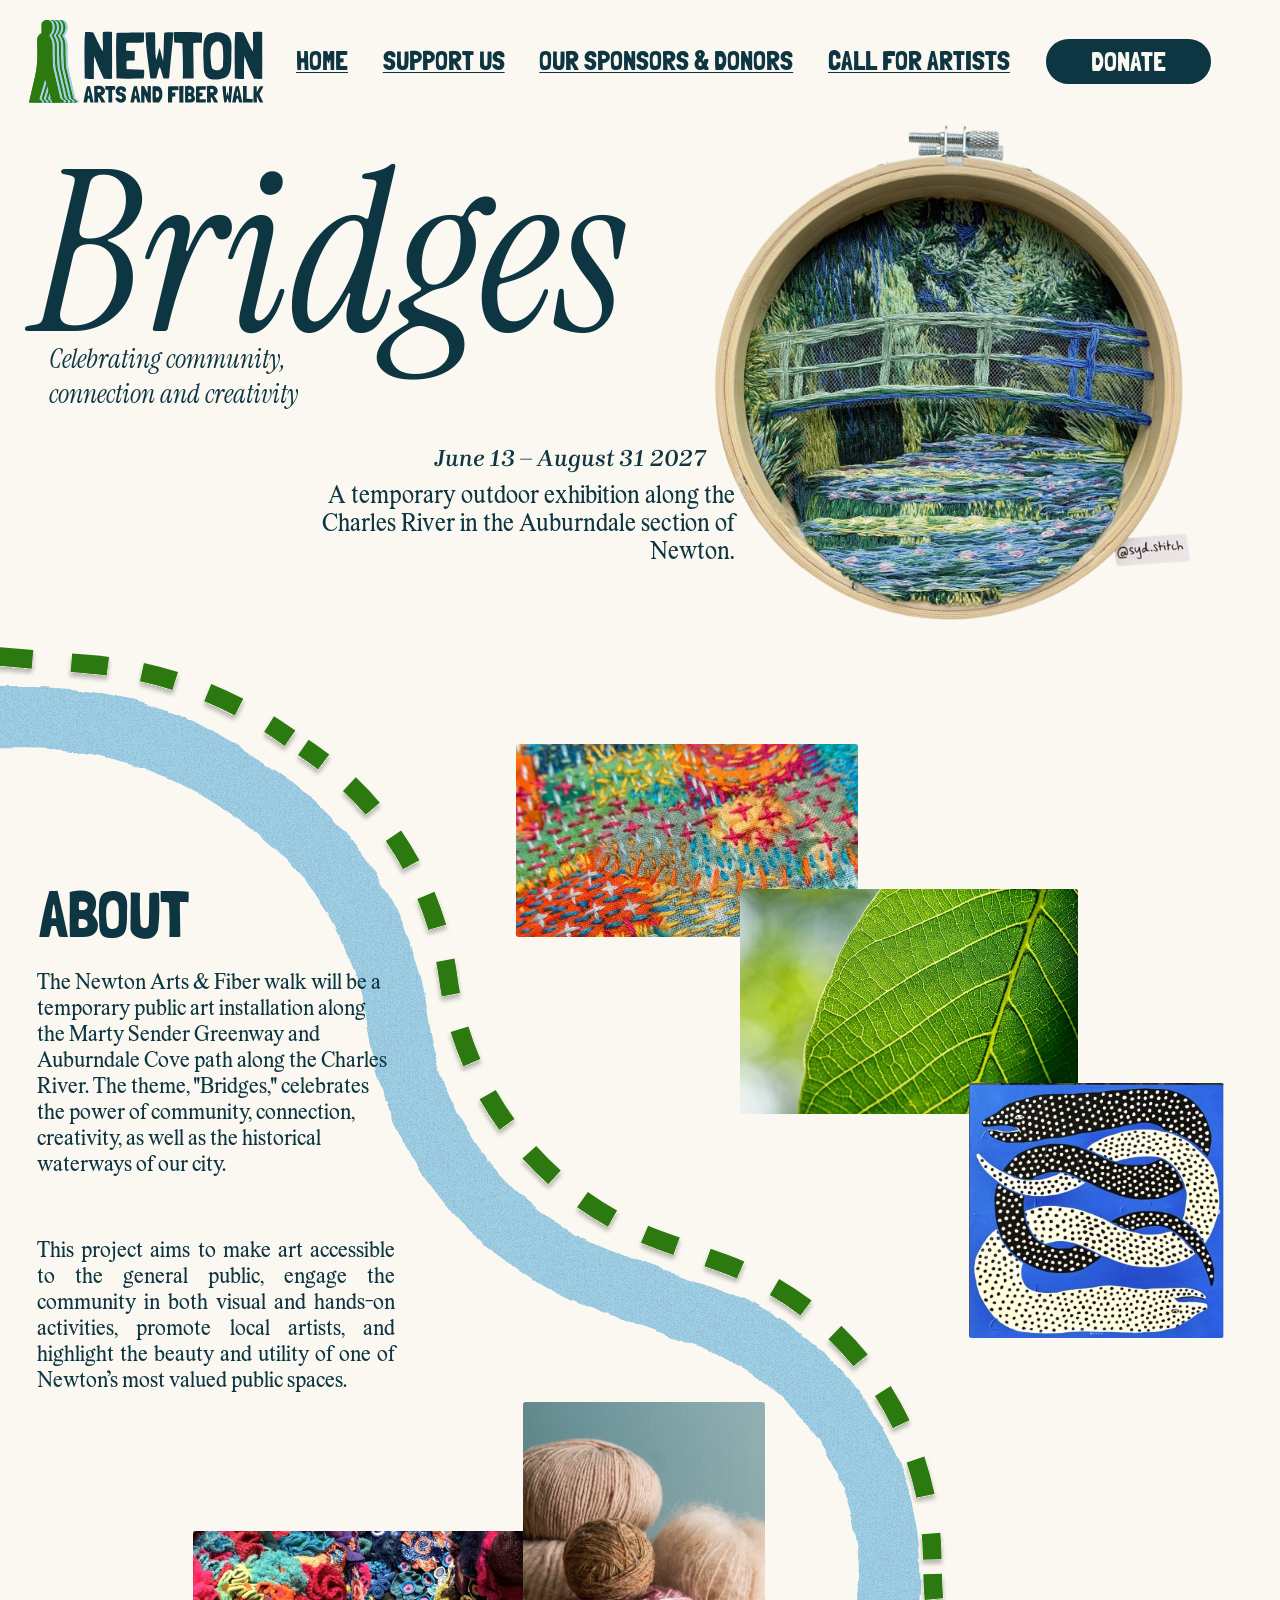
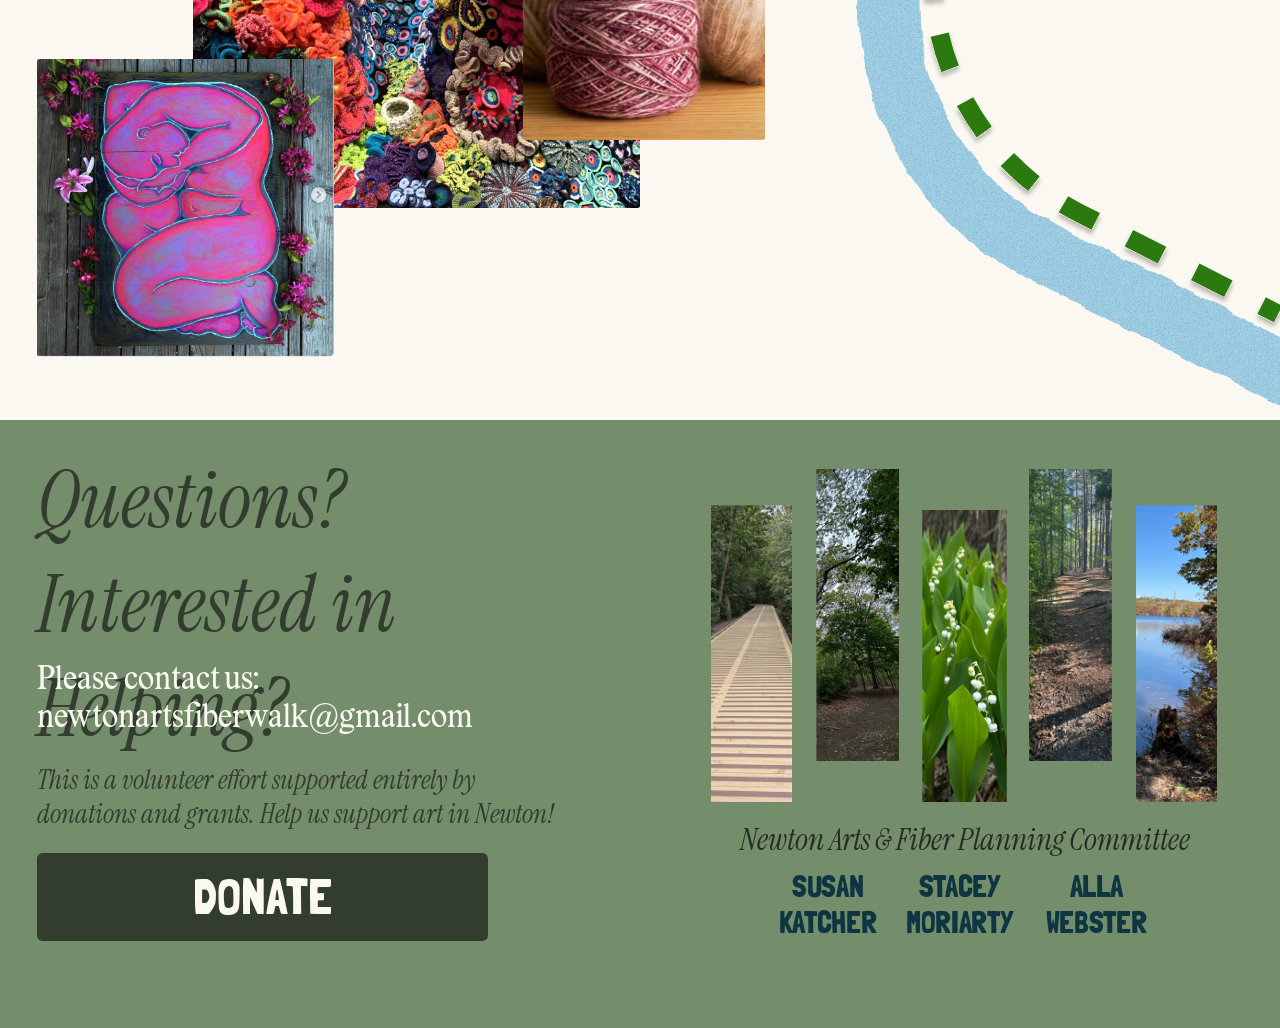
==== index.html @ ef3bf404 "Add Newton Arts & Fiber Walk 'Bridges' site Co-Authored-By: Claude Sonnet 5.5 <noreply@anthropic.com" ====
<!DOCTYPE html>
<html lang="en">
<head>
  <meta charset="utf-8">
  <meta name="viewport" content="width=device-width, initial-scale=1">
  <title>Bridges | Newton Arts &amp; Fiber Walk</title>
  <meta name="description" content="Bridges: a temporary outdoor art exhibition along the Charles River in the Auburndale section of Newton, June 13 – August 31, 2027.">
  <meta property="og:title" content="Bridges | Newton Arts &amp; Fiber Walk">
  <meta property="og:description" content="A temporary outdoor exhibition along the Charles River in the Auburndale section of Newton. June 13 – August 31, 2027.">
  <meta property="og:type" content="website">
  <meta name="theme-color" content="#fbf8f1">

  <link rel="preconnect" href="https://fonts.googleapis.com">
  <link rel="preconnect" href="https://fonts.gstatic.com" crossorigin>
  <link href="https://fonts.googleapis.com/css2?family=Brygada+1918:ital,wght@1,600&family=Instrument+Serif:ital@1&family=Londrina+Solid&display=swap" rel="stylesheet">
  <link rel="stylesheet" href="css/style.css">
</head>
<body>
  <a class="skip-link" href="#main">Skip to content</a>

  <div class="page">
    <div class="canvas">

      <header class="site-header">
        <a class="logo abs" href="index.html" aria-label="Newton Arts and Fiber Walk, home">
          <img src="assets/img/logo.svg" width="356" height="138" alt="Newton Arts and Fiber Walk">
        </a>

        <nav class="site-nav abs" id="site-nav" aria-label="Primary">
          <a href="#" aria-current="page" data-home>HOME</a>
          <a href="support-us.html">SUPPORT US</a>
          <a href="sponsors-donors.html">OUR SPONSORS &amp; DONORS</a>
          <a href="call-for-artists.html">CALL FOR ARTISTS</a>
        </nav>

        <a class="btn-pill abs" href="https://www.paypal.com/ncp/payment/EUKH9AJTEJMZL" target="_blank" rel="noopener">DONATE</a>

        <button class="nav-toggle" type="button" aria-expanded="false" aria-controls="site-nav" aria-label="Menu">
          <svg class="icon-open" viewBox="0 0 20 20" fill="none" stroke="currentColor" stroke-width="2" stroke-linecap="round" aria-hidden="true"><path d="M2 5h16M2 10h16M2 15h16"/></svg>
          <svg class="icon-close" viewBox="0 0 20 20" fill="none" stroke="currentColor" stroke-width="2" stroke-linecap="round" aria-hidden="true"><path d="M4 4l12 12M16 4L4 16"/></svg>
        </button>
      </header>

      <main id="main" style="display: contents">
        <section class="hero" aria-labelledby="hero-title">
          <img class="hero-img abs" src="assets/img/hero-hoop.png" width="1400" height="1532" alt="Claude Monet's Japanese footbridge, stitched in embroidery inside a wooden hoop" fetchpriority="high">
          <h1 class="title abs" id="hero-title">Bridges</h1>
          <p class="tagline abs">Celebrating community, connection and creativity</p>
          <p class="date abs">June 13 &ndash; August 31 2027</p>
          <p class="intro abs">A temporary outdoor exhibition along the Charles River in the Auburndale section of Newton.</p>
        </section>

        <section class="story" aria-label="About the exhibition">
          <div class="river-art abs" aria-hidden="true">
            <img class="river" src="assets/img/river.svg" width="2164" height="1998" alt="">
            <img class="path" src="assets/img/path.svg" width="2037" height="1935" alt="">
          </div>
          <div class="river-art river-art--mirror abs" aria-hidden="true">
            <img class="river" src="assets/img/river.svg" width="2164" height="1998" alt="" loading="lazy">
            <img class="path" src="assets/img/path.svg" width="2037" height="1935" alt="" loading="lazy">
          </div>

          <h2 class="about abs">ABOUT</h2>
          <p class="copy copy--1 abs">The Newton Arts &amp; Fiber walk will be a temporary public art installation along the Marty Sender Greenway and Auburndale Cove path along the Charles River. The theme, "Bridges," celebrates the power of community, connection, creativity, as well as the historical waterways of our city.</p>
          <p class="copy copy--2 abs">This project aims to make art accessible to the general public, engage the community in both visual and hands-on activities, promote local artists, and highlight the beauty and utility of one of Newton’s most valued public spaces.</p>

          <img class="art art--crochet abs" src="assets/img/crochet.jpg" width="1400" height="867" alt="Crocheted and embroidered flowers in coral, purple and teal" loading="lazy">
          <img class="art art--stitch abs" src="assets/img/stitch.jpg" width="1200" height="675" alt="Close-up of colorful embroidery stitches" loading="lazy">
          <img class="art art--yarn abs" src="assets/img/yarn.jpg" width="600" height="840" alt="Skeins of cream, tan and pink yarn" loading="lazy">
          <img class="art art--pink abs" src="assets/img/pink-figure.jpg" width="900" height="904" alt="Painting of a curled pink figure framed by flowers on a weathered wood table" loading="lazy">
          <img class="art art--leaves abs" src="assets/img/leaves.jpg" width="1100" height="733" alt="Close-up of a backlit green leaf showing its veins" loading="lazy">
          <img class="art art--snakes abs" src="assets/img/snakes.jpg" width="700" height="700" alt="Painting of a black and a white spotted eel intertwined on a blue background" loading="lazy">
        </section>
      </main>
    </div>

    <footer class="contact" aria-labelledby="contact-title">
      <h2 class="contact-title abs" id="contact-title">Questions? Interested in Helping?</h2>
      <p class="contact-info abs">Please contact us:<br><a href="mailto:newtonartsfiberwalk@gmail.com">newtonartsfiberwalk@gmail.com</a></p>
      <p class="volunteer abs">This is a volunteer effort supported entirely by donations and grants. Help us support art in Newton!</p>
      <a class="btn-donate abs" href="https://www.paypal.com/ncp/payment/EUKH9AJTEJMZL" target="_blank" rel="noopener">DONATE</a>

      <div class="slats abs" role="img" aria-label="Five photos of the Auburndale trails: a new boardwalk, a wooded path, lily of the valley, a pine grove and a view across the water">
        <span class="slat"></span><span class="slat"></span><span class="slat"></span><span class="slat"></span><span class="slat"></span>
      </div>
      <p class="committee abs">Newton Arts &amp; Fiber Planning Committee</p>
      <ul class="names abs">
        <li>SUSAN KATCHER</li>
        <li>STACEY MORIARTY</li>
        <li>ALLA WEBSTER</li>
      </ul>

    </footer>
  </div>

  <script src="js/main.js"></script>
</body>
</html>
---- css/style.css ----
/* Newton Arts & Fiber Walk
   Desktop is built from the 1920px Figma frame. Every position and size is
   written in design pixels multiplied by --u (= 1/1920 of the page width), so
   the layout scales fluidly. Below 860px it switches to a stacked mobile layout. */

@font-face {
  font-family: "Lastik";
  src: url("../assets/fonts/Lastik.otf") format("opentype");
  font-weight: 400;
  font-style: normal;
  font-display: swap;
}

:root {
  --cream: #fbf8f1;
  --navy: #0d3642;
  --green: #748d6b;
  --green-dark: #323d2f;
  --green-ink: #252c22;
  --leaf: #2c7a0f;

  --font-display: "Londrina Solid", "Arial Narrow", sans-serif;
  --font-serif: "Instrument Serif", Georgia, serif;
  --font-italic: "Brygada 1918", Georgia, serif;
  --font-body: "Lastik", Georgia, serif;
}

*,
*::before,
*::after {
  box-sizing: border-box;
}

html {
  -webkit-text-size-adjust: 100%;
}

body {
  margin: 0;
  background: var(--cream);
  color: var(--navy);
  font-family: var(--font-body);
  -webkit-font-smoothing: antialiased;
}

img {
  display: block;
  max-width: none;
}

p,
h1,
h2,
ul {
  margin: 0;
  padding: 0;
}

ul {
  list-style: none;
}

a {
  color: inherit;
}

:focus-visible {
  outline: 3px solid var(--leaf);
  outline-offset: 3px;
}

.skip-link {
  position: absolute;
  left: 8px;
  top: -80px;
  z-index: 100;
  padding: 8px 16px;
  background: var(--navy);
  color: var(--cream);
  font-family: var(--font-display);
  font-size: 22px;
  border-radius: 999px;
}
.skip-link:focus {
  top: 8px;
}

/* ---------- Scaling frame ---------- */

.page {
  container-type: inline-size;
  overflow-x: clip;
}

.canvas,
.contact {
  --u: calc(100cqw / 1920);
  position: relative;
}

.canvas {
  height: calc(3029.78 * var(--u));
  overflow: hidden;
}

.abs {
  position: absolute;
}

/* Sections only group things semantically on desktop */
.site-header,
.hero,
.story {
  display: contents;
}

/* ---------- Header ---------- */

.logo {
  left: calc(43.29 * var(--u));
  top: calc(24.11 * var(--u));
  width: calc(355.43 * var(--u));
  z-index: 5;
}
.logo img {
  width: 100%;
  height: auto;
}

.site-nav {
  left: calc(378.74 * var(--u));
  top: calc(59.84 * var(--u));
  z-index: 5;
  display: flex;
  align-items: center;
  gap: calc(52 * var(--u));
  padding: calc(8.16 * var(--u)) calc(65.25 * var(--u));
  border-radius: 999px;
  font-family: var(--font-display);
  font-size: calc(40 * var(--u));
  line-height: normal;
  white-space: nowrap;
}

.site-nav a {
  color: var(--navy);
  text-decoration: underline;
  text-underline-position: from-font;
  text-decoration-thickness: from-font;
  transition: color 0.2s ease, text-underline-offset 0.2s ease;
}
.site-nav a:hover {
  color: var(--leaf);
  text-underline-offset: 0.14em;
}
.site-nav a[aria-current="page"] {
  cursor: default;
}

.btn-pill {
  left: calc(1569.72 * var(--u));
  top: calc(58 * var(--u));
  z-index: 5;
  display: inline-flex;
  align-items: center;
  padding: calc(8 * var(--u)) calc(64 * var(--u));
  border: 2px solid var(--navy);
  border-radius: 999px;
  background: var(--navy);
  color: var(--cream);
  font-family: var(--font-display);
  font-size: calc(40 * var(--u));
  line-height: normal;
  text-decoration: none;
  white-space: nowrap;
  transition: background-color 0.2s ease, color 0.2s ease, transform 0.15s ease;
}
.btn-pill:hover {
  background: var(--cream);
  color: var(--navy);
}
.btn-pill:active {
  transform: translateY(1px);
}

.nav-toggle {
  display: none;
}

/* ---------- Hero ---------- */

.hero-img {
  left: calc(1045.91 * var(--u));
  top: calc(161.89 * var(--u));
  width: calc(764.61 * var(--u));
  height: calc(836.67 * var(--u));
  object-fit: cover;
}

.title {
  left: calc(49.79 * var(--u));
  top: calc(161.89 * var(--u));
  font-family: var(--font-serif);
  font-style: italic;
  font-weight: 400;
  font-size: calc(337.36 * var(--u));
  line-height: normal;
  white-space: nowrap;
}

.tagline {
  left: calc(72.76 * var(--u));
  top: calc(510.83 * var(--u));
  width: calc(475.64 * var(--u));
  font-family: var(--font-serif);
  font-style: italic;
  font-size: calc(40.3 * var(--u));
  line-height: normal;
}

.date {
  left: calc(544.59 * var(--u));
  top: calc(666.47 * var(--u));
  width: calc(514.39 * var(--u));
  text-align: right;
  font-family: var(--font-italic);
  font-style: italic;
  font-weight: 600;
  font-size: calc(35.76 * var(--u));
  line-height: normal;
}

.intro {
  left: calc(378.74 * var(--u));
  top: calc(724.08 * var(--u));
  width: calc(723.76 * var(--u));
  text-align: right;
  font-size: calc(35.76 * var(--u));
  line-height: normal;
}

/* ---------- Story ---------- */

.river-art {
  left: calc(-181.44 * var(--u));
  top: calc(961.66 * var(--u));
  width: calc(2164.1 * var(--u));
  height: calc(2060 * var(--u));
  pointer-events: none;
}
.river-art img {
  position: absolute;
  height: auto;
}
.river-art .river {
  left: 0;
  top: calc(62.41 * var(--u));
  width: calc(2164.02 * var(--u));
}
.river-art .path {
  left: calc(75.74 * var(--u));
  top: 0;
  width: calc(2036.8 * var(--u));
}

/* Second, mirrored copy only used on mobile (see media query) */
.river-art--mirror {
  display: none;
}

.about {
  left: 0;
  top: calc(1311.34 * var(--u));
  width: calc(280.95 * var(--u));
  text-align: right;
  font-family: var(--font-display);
  font-weight: 400;
  font-size: calc(99.32 * var(--u));
  letter-spacing: calc(-1.99 * var(--u));
  line-height: normal;
  white-space: nowrap;
}

.copy {
  width: calc(536.22 * var(--u));
  font-size: calc(32 * var(--u));
  line-height: normal;
}
.copy--1 {
  left: calc(55.95 * var(--u));
  top: calc(1455.83 * var(--u));
}
.copy--2 {
  left: calc(55.95 * var(--u));
  top: calc(1859 * var(--u));
  text-align: justify;
}

/* DOM order below is the stacking order (back to front) */
.art {
  border-radius: calc(4 * var(--u));
  object-fit: cover;
}
.art--crochet {
  left: calc(289.01 * var(--u));
  top: calc(2296.33 * var(--u));
  width: calc(670.99 * var(--u));
  height: calc(415.68 * var(--u));
}
.art--stitch {
  left: calc(773.26 * var(--u));
  top: calc(1116.44 * var(--u));
  width: calc(513.6 * var(--u));
  height: calc(288.9 * var(--u));
}
.art--yarn {
  left: calc(784.79 * var(--u));
  top: calc(2103.39 * var(--u));
  width: calc(362.26 * var(--u));
  height: calc(507.16 * var(--u));
}
.art--pink {
  left: calc(55.95 * var(--u));
  top: calc(2488.47 * var(--u));
  width: calc(445.12 * var(--u));
  height: calc(447.07 * var(--u));
}
.art--leaves {
  left: calc(1110.1 * var(--u));
  top: calc(1333.42 * var(--u));
  width: calc(506.31 * var(--u));
  height: calc(337.41 * var(--u));
}
.art--snakes {
  left: calc(1452.95 * var(--u));
  top: calc(1624.37 * var(--u));
  width: calc(382.49 * var(--u));
  height: calc(382.9 * var(--u));
}

/* ---------- Contact ---------- */

.contact {
  height: calc(912.79 * var(--u));
  background: var(--green);
}

.contact-title {
  left: calc(55.95 * var(--u));
  top: calc(42.29 * var(--u));
  width: calc(904.06 * var(--u));
  color: var(--green-dark);
  font-family: var(--font-serif);
  font-style: italic;
  font-weight: 400;
  font-size: calc(120 * var(--u));
  line-height: normal;
}

.contact-info {
  left: calc(55.95 * var(--u));
  top: calc(363.67 * var(--u));
  width: calc(994.69 * var(--u));
  color: var(--cream);
  font-size: calc(48 * var(--u));
  line-height: normal;
}
.contact-info a {
  text-decoration: none;
  background: linear-gradient(currentColor, currentColor) 0 100% / 0 0.05em no-repeat;
  transition: background-size 0.25s ease;
}
.contact-info a:hover,
.contact-info a:focus-visible {
  background-size: 100% 0.05em;
}

.volunteer {
  left: calc(55.95 * var(--u));
  top: calc(515.23 * var(--u));
  width: calc(776.26 * var(--u));
  color: var(--green-dark);
  font-family: var(--font-serif);
  font-style: italic;
  font-size: calc(40 * var(--u));
  line-height: normal;
}

.slats {
  left: calc(1066.45 * var(--u));
  top: calc(74.38 * var(--u));
  width: calc(759.84 * var(--u));
  height: calc(499.12 * var(--u));
}
/* Each slat is cropped from the single exported footer image */
.slat {
  position: absolute;
  background-image: url("../assets/img/trail-slats.png");
  background-repeat: no-repeat;
}
.slat:nth-child(1) { left: 0%; top: 10.667%; width: 16.091%; height: 89.333%; background-size: 612.35% 114.47%; background-position: 0.04% 96.77%; }
.slat:nth-child(2) { left: 20.824%; top: 0%; width: 16.363%; height: 87.739%; background-size: 609.75% 118.02%; background-position: 24.85% 9.94%; }
.slat:nth-child(3) { left: 41.632%; top: 12.234%; width: 16.796%; height: 87.739%; background-size: 597.1% 118.63%; background-position: 50% 88.95%; }
.slat:nth-child(4) { left: 62.87%; top: 0%; width: 16.307%; height: 87.739%; background-size: 612.34% 118.11%; background-position: 75.08% 12.11%; }
.slat:nth-child(5) { left: 83.914%; top: 10.611%; width: 16.086%; height: 89.389%; background-size: 613.61% 114.6%; background-position: 99.86% 96%; }

.committee {
  left: calc(1110.1 * var(--u));
  top: calc(600.05 * var(--u));
  color: var(--green-ink);
  font-family: var(--font-serif);
  font-style: italic;
  font-weight: 400;
  font-size: calc(46.01 * var(--u));
  line-height: normal;
  white-space: nowrap;
}

.names {
  left: calc(1162.75 * var(--u));
  top: calc(672.77 * var(--u));
  display: flex;
  gap: calc(32.87 * var(--u));
  font-family: var(--font-display);
  font-size: calc(45.65 * var(--u));
  letter-spacing: calc(-0.46 * var(--u));
  line-height: normal;
  text-align: center;
}
.names li:nth-child(1) {
  width: calc(157.22 * var(--u));
}
.names li:nth-child(n + 2) {
  width: calc(172.33 * var(--u));
}

.btn-donate {
  left: calc(55.95 * var(--u));
  top: calc(650.17 * var(--u));
  width: calc(675.94 * var(--u));
  height: calc(131.05 * var(--u));
  display: flex;
  align-items: center;
  justify-content: center;
  border-radius: calc(8.36 * var(--u));
  background: var(--green-dark);
  color: var(--cream);
  font-family: var(--font-display);
  font-size: calc(74.57 * var(--u));
  line-height: normal;
  text-decoration: none;
  transition: background-color 0.2s ease, color 0.2s ease, transform 0.15s ease;
}
.btn-donate:hover {
  background: var(--cream);
  color: var(--green-dark);
}
.btn-donate:active {
  transform: translateY(2px);
}

/* ---------- "Coming soon" pages ---------- */

.canvas--sub {
  height: auto;
  min-height: 100vh;
  padding-bottom: calc(220 * var(--u));
}
.soon {
  padding: calc(300 * var(--u)) calc(58.8 * var(--u)) 0;
  display: flex;
  flex-direction: column;
  align-items: flex-start;
  gap: calc(28 * var(--u));
}
.soon-eyebrow {
  font-family: var(--font-display);
  font-size: calc(56 * var(--u));
  line-height: normal;
  letter-spacing: -0.01em;
}
.soon h1 {
  font-family: var(--font-serif);
  font-style: italic;
  font-weight: 400;
  font-size: calc(300 * var(--u));
  line-height: 1;
}
.soon p {
  max-width: calc(1000 * var(--u));
  font-size: calc(48 * var(--u));
  line-height: 1.2;
  text-wrap: balance;
}
.soon h1 + p {
  margin-top: calc(20 * var(--u));
}
.soon .btn-pill {
  position: static;
  margin-top: calc(24 * var(--u));
}

/* ---------- Mobile / small tablet ---------- */

@media (max-width: 860px) {
  .abs {
    position: static;
  }

  .canvas {
    --u: 1px;
    height: auto;
    overflow: visible;
  }
  .contact {
    --u: 1px;
    height: auto;
  }

  /* Header */
  .site-header {
    position: relative;
    z-index: 10;
    display: flex;
    align-items: center;
    gap: 12px;
    padding: 14px 20px;
  }
  .logo {
    width: 150px;
    margin-right: auto;
  }
  .btn-pill {
    padding: 4px 22px;
    border-width: 2px;
    font-size: 24px;
  }
  .nav-toggle {
    display: inline-flex;
    align-items: center;
    justify-content: center;
    width: 44px;
    height: 44px;
    padding: 0;
    border: 2px solid var(--navy);
    border-radius: 50%;
    background: transparent;
    color: var(--navy);
    cursor: pointer;
    transition: background-color 0.2s ease, color 0.2s ease;
  }
  .nav-toggle:hover {
    background: var(--navy);
    color: var(--cream);
  }
  .nav-toggle svg {
    width: 20px;
    height: 20px;
  }
  .nav-toggle .icon-close {
    display: none;
  }
  .nav-toggle[aria-expanded="true"] .icon-open {
    display: none;
  }
  .nav-toggle[aria-expanded="true"] .icon-close {
    display: block;
  }

  .site-nav {
    position: absolute;
    left: 0;
    right: 0;
    top: 100%;
    display: none;
    flex-direction: column;
    align-items: flex-start;
    gap: 0;
    padding: 8px 20px 20px;
    border-radius: 0;
    background: var(--cream);
    border-bottom: 2px solid var(--navy);
    font-size: 34px;
  }
  .site-nav.is-open {
    display: flex;
  }
  .site-nav a {
    padding: 8px 0;
  }

  /* Hero */
  .hero {
    display: flex;
    flex-direction: column;
    padding: 12px 20px 0;
  }
  .title {
    order: 1;
    font-size: clamp(110px, 33vw, 240px);
    line-height: 0.95;
  }
  .tagline {
    order: 2;
    width: auto;
    margin: 4px 0 0 6px;
    font-size: clamp(22px, 5.6vw, 32px);
  }
  .hero-img {
    order: 3;
    width: min(100%, 520px);
    height: auto;
    aspect-ratio: 1711 / 1872;
    margin: 28px auto 0;
  }
  .intro {
    order: 4;
    width: auto;
    margin-top: 28px;
    text-align: left;
    font-size: clamp(22px, 5.6vw, 30px);
    line-height: 1.2;
  }
  .date {
    order: 5;
    width: auto;
    margin-top: 14px;
    text-align: left;
    font-size: clamp(20px, 5vw, 26px);
  }

  /* Story */
  .story {
    position: relative;
    display: flex;
    flex-direction: column;
    gap: 36px;
    margin-top: 40px;
    padding: 72px 20px 80px;
    overflow: hidden;
    container-type: inline-size;
  }
  .story > *:not(.river-art) {
    position: relative;
    inset: auto;
    z-index: 1;
  }
  .story > .river-art {
    --u: calc(170cqw / 1920);
    position: absolute;
    z-index: 0;
    left: -14cqw;
    top: 0;
    width: calc(2164.1 * var(--u));
    height: calc(2060 * var(--u));
    transform: scaleY(var(--river-scale, 2.2));
    transform-origin: 0 0;
  }
  .story > .river-art--mirror {
    display: block;
    left: 214cqw;
    transform: scale(-1, var(--river-scale, 2.2));
  }
  .river-art .river,
  .river-art .path {
    position: absolute;
  }
  .river-art .river {
    top: calc(62.41 * var(--u));
    width: calc(2164.02 * var(--u));
  }
  .river-art .path {
    left: calc(75.74 * var(--u));
    width: calc(2036.8 * var(--u));
  }

  .about {
    order: 1;
    width: auto;
    text-align: left;
    font-size: clamp(56px, 15vw, 96px);
    line-height: 1;
  }
  .copy {
    width: auto;
    max-width: 34ch;
    font-size: clamp(22px, 5.8vw, 30px);
    line-height: 1.2;
  }
  .copy--1 {
    order: 2;
  }
  .copy--2 {
    order: 6;
    align-self: flex-end;
    text-align: left;
  }
  .art {
    border-radius: 4px;
    height: auto;
  }
  .art--stitch {
    order: 3;
    align-self: center;
    width: 100%;
    max-width: 560px;
    aspect-ratio: 16 / 9;
  }
  .art--leaves {
    order: 4;
    align-self: flex-end;
    width: 88%;
    max-width: 500px;
    aspect-ratio: 1280 / 853;
  }
  .art--snakes {
    order: 5;
    align-self: flex-start;
    width: 56%;
    aspect-ratio: 1;
  }
  .art--yarn {
    order: 7;
    align-self: flex-start;
    width: 48%;
    aspect-ratio: 600 / 840;
  }
  .art--crochet {
    order: 8;
    align-self: flex-end;
    width: 100%;
    max-width: 560px;
    aspect-ratio: 1400 / 867;
  }
  .art--pink {
    order: 9;
    align-self: flex-start;
    width: 68%;
    max-width: 380px;
    aspect-ratio: 1;
  }

  /* Contact */
  .contact {
    display: flex;
    flex-direction: column;
    padding: 56px 20px 64px;
  }
  .contact-title {
    width: auto;
    font-size: clamp(64px, 18vw, 120px);
    line-height: 1.02;
  }
  .contact-info {
    width: auto;
    margin-top: 32px;
    font-size: clamp(22px, 5.8vw, 30px);
    line-height: 1.2;
  }
  .volunteer {
    width: auto;
    max-width: 24ch;
    margin-top: 24px;
    font-size: clamp(26px, 7vw, 38px);
    line-height: 1.15;
  }
  .slats {
    position: relative;
    inset: auto;
    width: 100%;
    max-width: 560px;
    height: auto;
    aspect-ratio: 759.84 / 499.12;
    margin: 44px auto 0;
  }
  .committee {
    margin-top: 20px;
    text-align: center;
    font-size: clamp(24px, 6.4vw, 34px);
    white-space: normal;
  }
  .names {
    justify-content: center;
    gap: 16px;
    margin-top: 10px;
    font-size: clamp(24px, 6.4vw, 34px);
    letter-spacing: -0.01em;
  }
  .names li:nth-child(n) {
    width: auto;
    flex: 1 1 0;
    max-width: 130px;
  }
  .btn-donate {
    width: 100%;
    height: auto;
    order: 10;
    margin-top: 32px;
    padding: 18px 0 10px;
    border-radius: 12px;
    font-size: clamp(72px, 22vw, 120px);
    line-height: 1;
  }

  /* Coming soon */
  .canvas--sub {
    padding-bottom: 80px;
  }
  .soon {
    padding: 56px 20px 0;
    gap: 16px;
  }
  .soon-eyebrow {
    font-size: 28px;
  }
  .soon h1 {
    font-size: clamp(84px, 26vw, 200px);
  }
  .soon p {
    max-width: 24ch;
    font-size: clamp(22px, 5.8vw, 30px);
  }
  .soon .btn-pill {
    margin-top: 12px;
  }
}

@media (prefers-reduced-motion: reduce) {
  * {
    transition: none !important;
  }
}
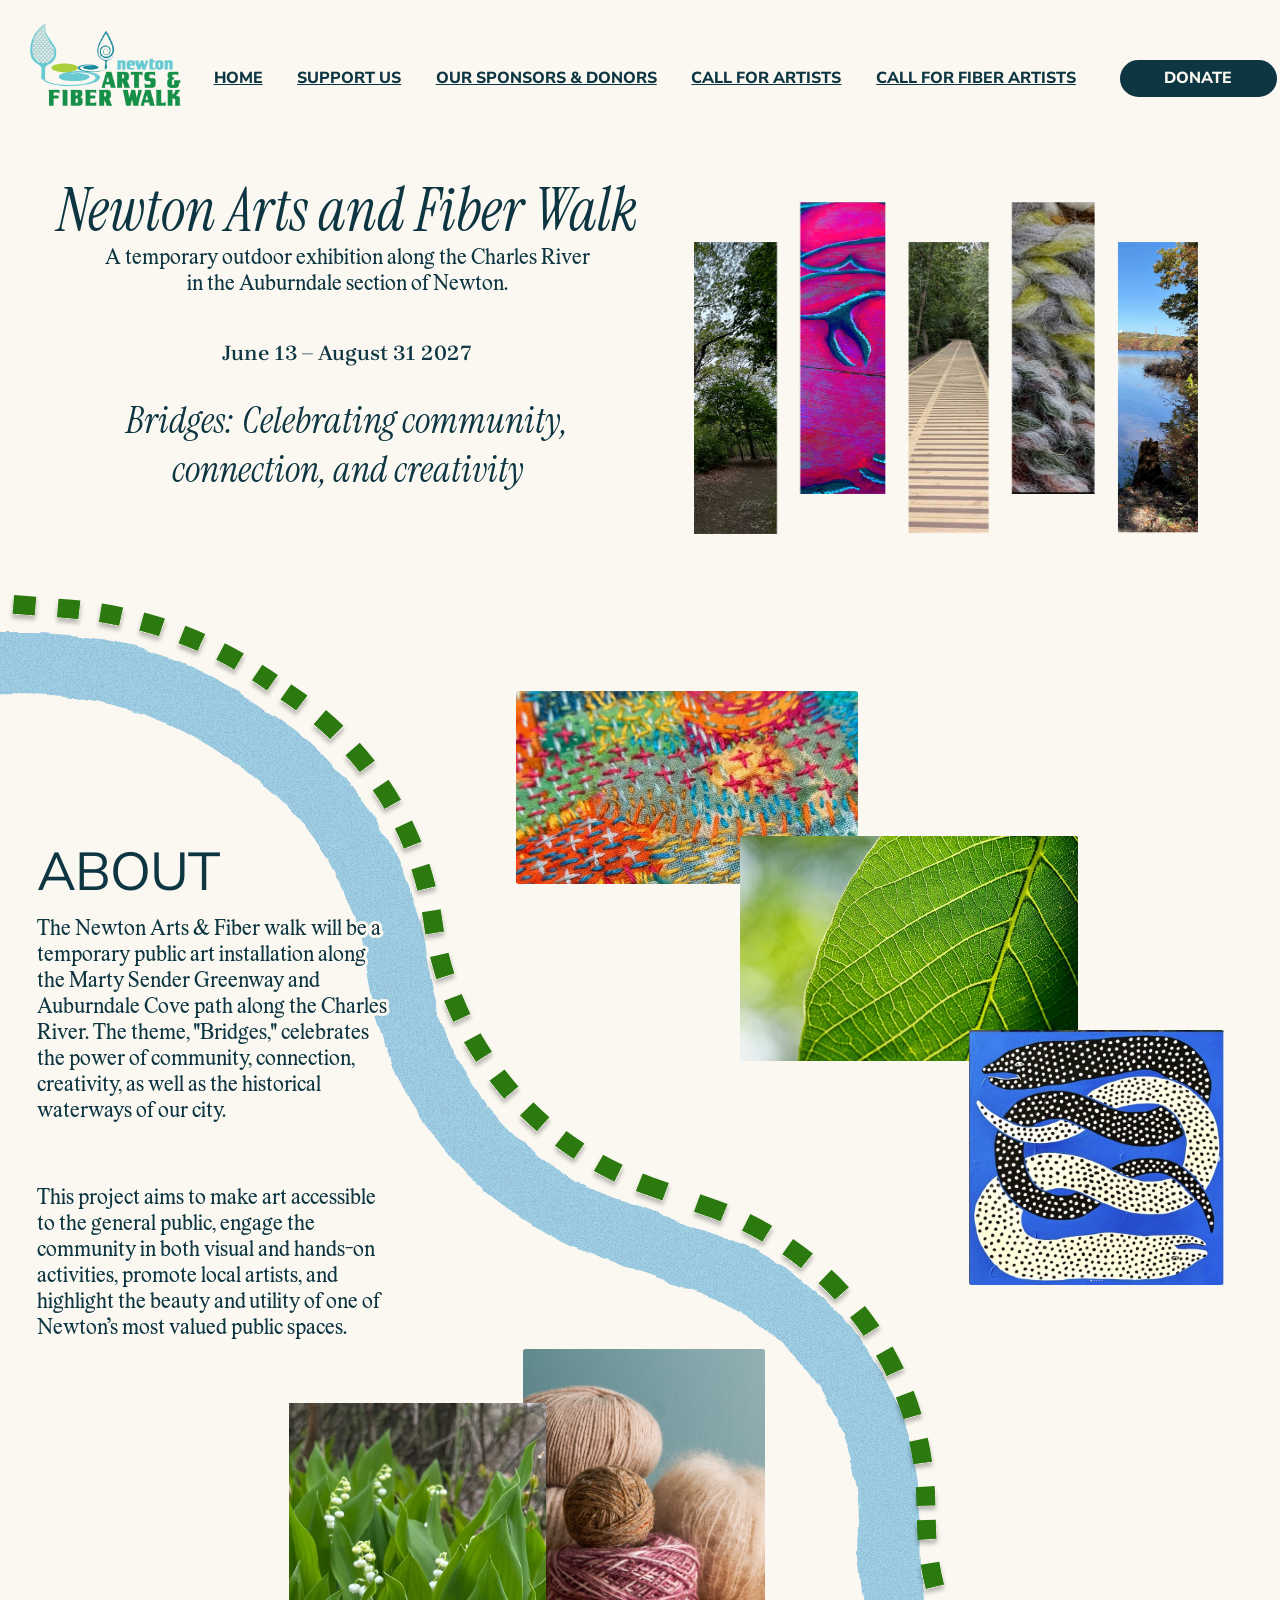
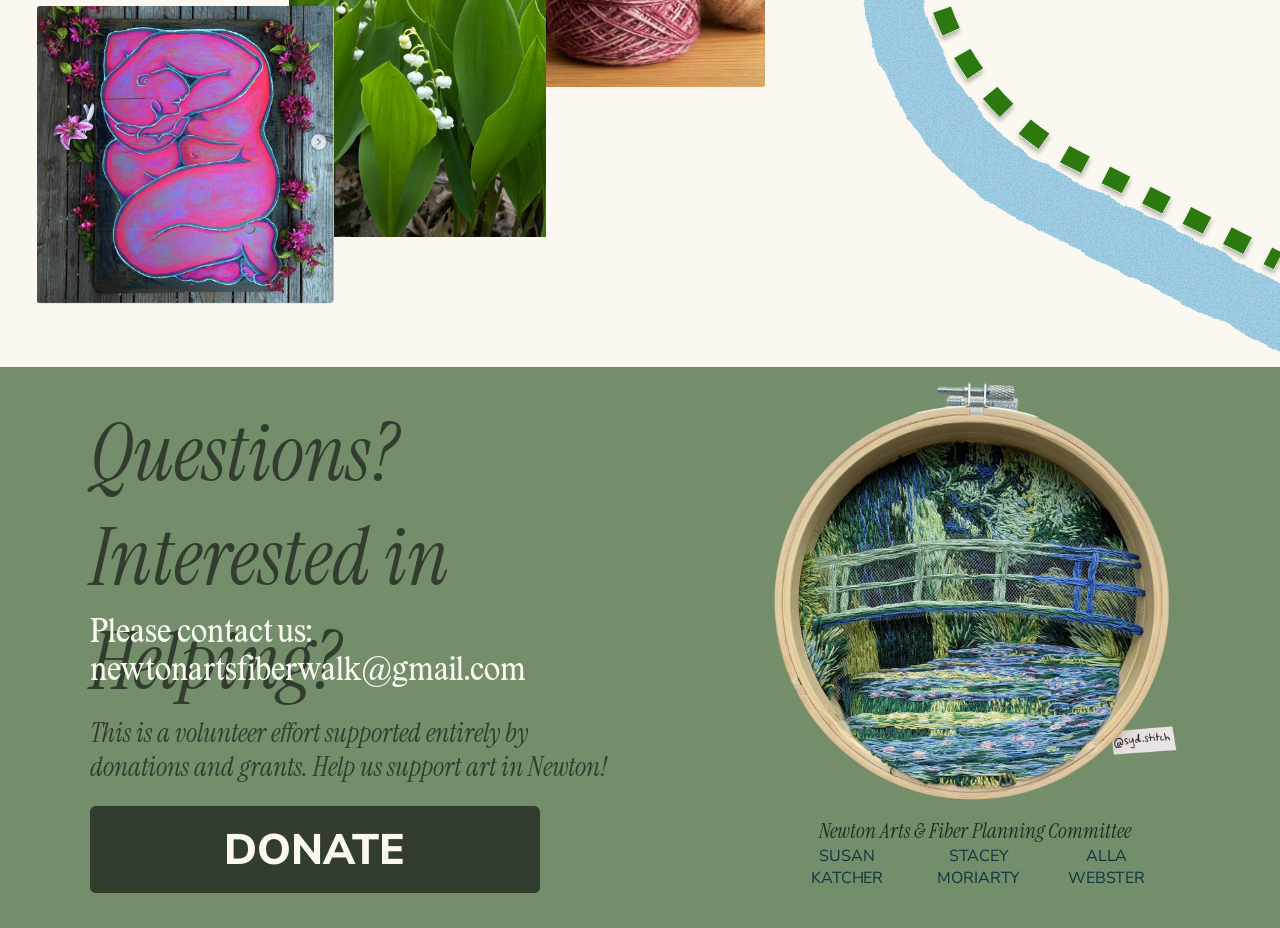
==== commit 18fc6544: "Redesign: new hero, Avenir, new logo and photos, updated mobile layout, coming-soon pages Co-Authore" ====
--- a/index.html
+++ b/index.html
@@ -12,7 +12,7 @@
 
   <link rel="preconnect" href="https://fonts.googleapis.com">
   <link rel="preconnect" href="https://fonts.gstatic.com" crossorigin>
-  <link href="https://fonts.googleapis.com/css2?family=Brygada+1918:ital,wght@1,600&family=Instrument+Serif:ital@1&family=Londrina+Solid&display=swap" rel="stylesheet">
+  <link href="https://fonts.googleapis.com/css2?family=Brygada+1918:wght@600&family=Instrument+Serif:ital@1&family=Nunito+Sans:wght@400;800&display=swap" rel="stylesheet">
   <link rel="stylesheet" href="css/style.css">
 </head>
 <body>
@@ -23,17 +23,19 @@
 
       <header class="site-header">
         <a class="logo abs" href="index.html" aria-label="Newton Arts and Fiber Walk, home">
-          <img src="assets/img/logo.svg" width="356" height="138" alt="Newton Arts and Fiber Walk">
+          <img src="assets/img/logo.png" width="960" height="545" alt="Newton Arts and Fiber Walk">
         </a>
 
-        <nav class="site-nav abs" id="site-nav" aria-label="Primary">
-          <a href="#" aria-current="page" data-home>HOME</a>
-          <a href="support-us.html">SUPPORT US</a>
-          <a href="sponsors-donors.html">OUR SPONSORS &amp; DONORS</a>
-          <a href="call-for-artists.html">CALL FOR ARTISTS</a>
-        </nav>
-
-        <a class="btn-pill abs" href="https://www.paypal.com/ncp/payment/EUKH9AJTEJMZL" target="_blank" rel="noopener">DONATE</a>
+        <div class="header-right abs">
+          <nav class="site-nav" id="site-nav" aria-label="Primary">
+            <a href="#" aria-current="page" data-home>HOME</a>
+            <a href="support-us.html">SUPPORT US</a>
+            <a href="sponsors-donors.html">OUR SPONSORS &amp; DONORS</a>
+            <a href="call-for-artists.html">CALL FOR ARTISTS</a>
+            <a href="call-for-fiber-artists.html">CALL FOR FIBER ARTISTS</a>
+          </nav>
+          <a class="btn-pill" href="https://www.paypal.com/ncp/payment/EUKH9AJTEJMZL" target="_blank" rel="noopener">DONATE</a>
+        </div>
 
         <button class="nav-toggle" type="button" aria-expanded="false" aria-controls="site-nav" aria-label="Menu">
           <svg class="icon-open" viewBox="0 0 20 20" fill="none" stroke="currentColor" stroke-width="2" stroke-linecap="round" aria-hidden="true"><path d="M2 5h16M2 10h16M2 15h16"/></svg>
@@ -43,11 +45,11 @@
 
       <main id="main" style="display: contents">
         <section class="hero" aria-labelledby="hero-title">
-          <img class="hero-img abs" src="assets/img/hero-hoop.png" width="1400" height="1532" alt="Claude Monet's Japanese footbridge, stitched in embroidery inside a wooden hoop" fetchpriority="high">
-          <h1 class="title abs" id="hero-title">Bridges</h1>
-          <p class="tagline abs">Celebrating community, connection and creativity</p>
+          <h1 class="title abs" id="hero-title">Newton Arts and Fiber Walk</h1>
+          <p class="intro abs">A temporary outdoor exhibition along the Charles River in the Auburndale section of Newton.</p>
           <p class="date abs">June 13 &ndash; August 31 2027</p>
-          <p class="intro abs">A temporary outdoor exhibition along the Charles River in the Auburndale section of Newton.</p>
+          <p class="tagline abs">Bridges: Celebrating community, connection, and creativity</p>
+          <img class="hero-slats abs" src="assets/img/hero-slats.png" width="1134" height="747" alt="Five photos of the Auburndale trails: a wooded path, a detail of a pink painting, a new boardwalk, chunky gray and green wool, and a view across the water" fetchpriority="high">
         </section>
 
         <section class="story" aria-label="About the exhibition">
@@ -55,18 +57,15 @@
             <img class="river" src="assets/img/river.svg" width="2164" height="1998" alt="">
             <img class="path" src="assets/img/path.svg" width="2037" height="1935" alt="">
           </div>
-          <div class="river-art river-art--mirror abs" aria-hidden="true">
-            <img class="river" src="assets/img/river.svg" width="2164" height="1998" alt="" loading="lazy">
-            <img class="path" src="assets/img/path.svg" width="2037" height="1935" alt="" loading="lazy">
-          </div>
+          <img class="river-mobile" src="assets/img/river-mobile.svg" width="741" height="2130" alt="" aria-hidden="true">
 
           <h2 class="about abs">ABOUT</h2>
           <p class="copy copy--1 abs">The Newton Arts &amp; Fiber walk will be a temporary public art installation along the Marty Sender Greenway and Auburndale Cove path along the Charles River. The theme, "Bridges," celebrates the power of community, connection, creativity, as well as the historical waterways of our city.</p>
           <p class="copy copy--2 abs">This project aims to make art accessible to the general public, engage the community in both visual and hands-on activities, promote local artists, and highlight the beauty and utility of one of Newton’s most valued public spaces.</p>
 
-          <img class="art art--crochet abs" src="assets/img/crochet.jpg" width="1400" height="867" alt="Crocheted and embroidered flowers in coral, purple and teal" loading="lazy">
           <img class="art art--stitch abs" src="assets/img/stitch.jpg" width="1200" height="675" alt="Close-up of colorful embroidery stitches" loading="lazy">
           <img class="art art--yarn abs" src="assets/img/yarn.jpg" width="600" height="840" alt="Skeins of cream, tan and pink yarn" loading="lazy">
+          <img class="art art--lily abs" src="assets/img/lily.jpg" width="900" height="1200" alt="Lily of the valley blooming among broad green leaves" loading="lazy">
           <img class="art art--pink abs" src="assets/img/pink-figure.jpg" width="900" height="904" alt="Painting of a curled pink figure framed by flowers on a weathered wood table" loading="lazy">
           <img class="art art--leaves abs" src="assets/img/leaves.jpg" width="1100" height="733" alt="Close-up of a backlit green leaf showing its veins" loading="lazy">
           <img class="art art--snakes abs" src="assets/img/snakes.jpg" width="700" height="700" alt="Painting of a black and a white spotted eel intertwined on a blue background" loading="lazy">
@@ -80,16 +79,15 @@
       <p class="volunteer abs">This is a volunteer effort supported entirely by donations and grants. Help us support art in Newton!</p>
       <a class="btn-donate abs" href="https://www.paypal.com/ncp/payment/EUKH9AJTEJMZL" target="_blank" rel="noopener">DONATE</a>
 
-      <div class="slats abs" role="img" aria-label="Five photos of the Auburndale trails: a new boardwalk, a wooded path, lily of the valley, a pine grove and a view across the water">
-        <span class="slat"></span><span class="slat"></span><span class="slat"></span><span class="slat"></span><span class="slat"></span>
+      <img class="hoop abs" src="assets/img/hero-hoop.png" width="1199" height="1312" alt="Claude Monet's Japanese footbridge, stitched in embroidery inside a wooden hoop" loading="lazy">
+      <div class="credits abs">
+        <p class="committee">Newton Arts &amp; Fiber Planning Committee</p>
+        <ul class="names">
+          <li>SUSAN KATCHER</li>
+          <li>STACEY MORIARTY</li>
+          <li>ALLA WEBSTER</li>
+        </ul>
       </div>
-      <p class="committee abs">Newton Arts &amp; Fiber Planning Committee</p>
-      <ul class="names abs">
-        <li>SUSAN KATCHER</li>
-        <li>STACEY MORIARTY</li>
-        <li>ALLA WEBSTER</li>
-      </ul>
-
     </footer>
   </div>
 
--- a/css/style.css
+++ b/css/style.css
@@ -9,6 +9,21 @@
   font-weight: 400;
   font-style: normal;
   font-display: swap;
+}
+
+/* Avenir is licensed, so it is used where the visitor's device already has it
+   (Apple devices). Everyone else gets Nunito Sans from Google Fonts. */
+@font-face {
+  font-family: "Avenir UI";
+  src: local("Avenir-Roman"), local("Avenir Roman"), local("Avenir");
+  font-weight: 400;
+  font-style: normal;
+}
+@font-face {
+  font-family: "Avenir UI";
+  src: local("Avenir-Heavy"), local("Avenir Heavy");
+  font-weight: 800;
+  font-style: normal;
 }
 
 :root {
@@ -19,9 +34,9 @@
   --green-ink: #252c22;
   --leaf: #2c7a0f;
 
-  --font-display: "Londrina Solid", "Arial Narrow", sans-serif;
+  --font-ui: "Avenir UI", "Nunito Sans", "Avenir Next", "Helvetica Neue", Arial, sans-serif;
   --font-serif: "Instrument Serif", Georgia, serif;
-  --font-italic: "Brygada 1918", Georgia, serif;
+  --font-date: "Brygada 1918", Georgia, serif;
   --font-body: "Lastik", Georgia, serif;
 }
 
@@ -77,8 +92,9 @@
   padding: 8px 16px;
   background: var(--navy);
   color: var(--cream);
-  font-family: var(--font-display);
-  font-size: 22px;
+  font-family: var(--font-ui);
+  font-weight: 800;
+  font-size: 18px;
   border-radius: 999px;
 }
 .skip-link:focus {
@@ -99,7 +115,7 @@
 }
 
 .canvas {
-  height: calc(3029.78 * var(--u));
+  height: calc(2949.78 * var(--u));
   overflow: hidden;
 }
 
@@ -117,9 +133,9 @@
 /* ---------- Header ---------- */
 
 .logo {
-  left: calc(43.29 * var(--u));
-  top: calc(24.11 * var(--u));
-  width: calc(355.43 * var(--u));
+  left: calc(39.36 * var(--u));
+  top: calc(29.76 * var(--u));
+  width: calc(240.47 * var(--u));
   z-index: 5;
 }
 .logo img {
@@ -127,19 +143,24 @@
   height: auto;
 }
 
+.header-right {
+  left: calc(255 * var(--u));
+  top: calc(90 * var(--u));
+  z-index: 5;
+  display: flex;
+  align-items: center;
+  font-family: var(--font-ui);
+  font-weight: 800;
+  font-size: calc(24 * var(--u));
+  line-height: normal;
+  white-space: nowrap;
+}
+
 .site-nav {
-  left: calc(378.74 * var(--u));
-  top: calc(59.84 * var(--u));
-  z-index: 5;
   display: flex;
   align-items: center;
   gap: calc(52 * var(--u));
   padding: calc(8.16 * var(--u)) calc(65.25 * var(--u));
-  border-radius: 999px;
-  font-family: var(--font-display);
-  font-size: calc(40 * var(--u));
-  line-height: normal;
-  white-space: nowrap;
 }
 
 .site-nav a {
@@ -158,9 +179,6 @@
 }
 
 .btn-pill {
-  left: calc(1569.72 * var(--u));
-  top: calc(58 * var(--u));
-  z-index: 5;
   display: inline-flex;
   align-items: center;
   padding: calc(8 * var(--u)) calc(64 * var(--u));
@@ -168,8 +186,9 @@
   border-radius: 999px;
   background: var(--navy);
   color: var(--cream);
-  font-family: var(--font-display);
-  font-size: calc(40 * var(--u));
+  font-family: var(--font-ui);
+  font-weight: 800;
+  font-size: calc(24 * var(--u));
   line-height: normal;
   text-decoration: none;
   white-space: nowrap;
@@ -189,61 +208,61 @@
 
 /* ---------- Hero ---------- */
 
-.hero-img {
-  left: calc(1045.91 * var(--u));
-  top: calc(161.89 * var(--u));
-  width: calc(764.61 * var(--u));
-  height: calc(836.67 * var(--u));
-  object-fit: cover;
+.title,
+.intro,
+.date,
+.tagline {
+  text-align: center;
+  line-height: normal;
 }
 
 .title {
-  left: calc(49.79 * var(--u));
-  top: calc(161.89 * var(--u));
+  left: calc(81.84 * var(--u));
+  top: calc(258.56 * var(--u));
+  width: calc(878.16 * var(--u));
   font-family: var(--font-serif);
   font-style: italic;
   font-weight: 400;
-  font-size: calc(337.36 * var(--u));
-  line-height: normal;
-  white-space: nowrap;
+  font-size: calc(88 * var(--u));
+}
+
+.intro {
+  left: calc(151.8 * var(--u));
+  top: calc(369.27 * var(--u));
+  width: calc(738.24 * var(--u));
+  font-size: calc(32 * var(--u));
+}
+
+.date {
+  left: calc(81.84 * var(--u));
+  top: calc(510.54 * var(--u));
+  width: calc(878.16 * var(--u));
+  font-family: var(--font-date);
+  font-weight: 600;
+  font-size: calc(32 * var(--u));
 }
 
 .tagline {
-  left: calc(72.76 * var(--u));
-  top: calc(510.83 * var(--u));
-  width: calc(475.64 * var(--u));
+  left: calc(177.88 * var(--u));
+  top: calc(594.37 * var(--u));
+  width: calc(686.08 * var(--u));
   font-family: var(--font-serif);
   font-style: italic;
-  font-size: calc(40.3 * var(--u));
-  line-height: normal;
-}
-
-.date {
-  left: calc(544.59 * var(--u));
-  top: calc(666.47 * var(--u));
-  width: calc(514.39 * var(--u));
-  text-align: right;
-  font-family: var(--font-italic);
-  font-style: italic;
-  font-weight: 600;
-  font-size: calc(35.76 * var(--u));
-  line-height: normal;
-}
-
-.intro {
-  left: calc(378.74 * var(--u));
-  top: calc(724.08 * var(--u));
-  width: calc(723.76 * var(--u));
-  text-align: right;
-  font-size: calc(35.76 * var(--u));
-  line-height: normal;
+  font-size: calc(56 * var(--u));
+}
+
+.hero-slats {
+  left: calc(1041.02 * var(--u));
+  top: calc(302.45 * var(--u));
+  width: calc(755.91 * var(--u));
+  height: calc(497.92 * var(--u));
 }
 
 /* ---------- Story ---------- */
 
 .river-art {
   left: calc(-181.44 * var(--u));
-  top: calc(961.66 * var(--u));
+  top: calc(881.66 * var(--u));
   width: calc(2164.1 * var(--u));
   height: calc(2060 * var(--u));
   pointer-events: none;
@@ -261,39 +280,43 @@
   left: calc(75.74 * var(--u));
   top: 0;
   width: calc(2036.8 * var(--u));
-}
-
-/* Second, mirrored copy only used on mobile (see media query) */
-.river-art--mirror {
+  height: calc(1935.2 * var(--u));
+}
+
+/* Single combined river + path drawing, only used on mobile (see media query) */
+.river-mobile {
   display: none;
 }
 
 .about {
-  left: 0;
-  top: calc(1311.34 * var(--u));
-  width: calc(280.95 * var(--u));
-  text-align: right;
-  font-family: var(--font-display);
+  left: calc(55.95 * var(--u));
+  top: calc(1253.42 * var(--u));
+  font-family: var(--font-ui);
   font-weight: 400;
-  font-size: calc(99.32 * var(--u));
-  letter-spacing: calc(-1.99 * var(--u));
+  font-size: calc(80 * var(--u));
+  letter-spacing: calc(-1.6 * var(--u));
   line-height: normal;
   white-space: nowrap;
 }
 
+/* Cream outline keeps the About text legible where it crosses the river */
+.about,
 .copy {
+  -webkit-text-stroke: 6px var(--cream);
+  paint-order: stroke fill;
+}
+
+.copy {
+  left: calc(55.95 * var(--u));
   width: calc(536.22 * var(--u));
   font-size: calc(32 * var(--u));
   line-height: normal;
 }
 .copy--1 {
-  left: calc(55.95 * var(--u));
-  top: calc(1455.83 * var(--u));
+  top: calc(1375.83 * var(--u));
 }
 .copy--2 {
-  left: calc(55.95 * var(--u));
-  top: calc(1859 * var(--u));
-  text-align: justify;
+  top: calc(1779 * var(--u));
 }
 
 /* DOM order below is the stacking order (back to front) */
@@ -301,39 +324,40 @@
   border-radius: calc(4 * var(--u));
   object-fit: cover;
 }
-.art--crochet {
-  left: calc(289.01 * var(--u));
-  top: calc(2296.33 * var(--u));
-  width: calc(670.99 * var(--u));
-  height: calc(415.68 * var(--u));
-}
 .art--stitch {
   left: calc(773.26 * var(--u));
-  top: calc(1116.44 * var(--u));
+  top: calc(1036.44 * var(--u));
   width: calc(513.6 * var(--u));
   height: calc(288.9 * var(--u));
 }
 .art--yarn {
-  left: calc(784.79 * var(--u));
-  top: calc(2103.39 * var(--u));
+  left: calc(784.8 * var(--u));
+  top: calc(2023.39 * var(--u));
   width: calc(362.26 * var(--u));
   height: calc(507.16 * var(--u));
 }
+.art--lily {
+  left: calc(433.81 * var(--u));
+  top: calc(2104.77 * var(--u));
+  width: calc(385.06 * var(--u));
+  height: calc(651.24 * var(--u));
+  border-radius: 0;
+}
 .art--pink {
   left: calc(55.95 * var(--u));
-  top: calc(2488.47 * var(--u));
+  top: calc(2408.47 * var(--u));
   width: calc(445.12 * var(--u));
   height: calc(447.07 * var(--u));
 }
 .art--leaves {
   left: calc(1110.1 * var(--u));
-  top: calc(1333.42 * var(--u));
+  top: calc(1253.42 * var(--u));
   width: calc(506.31 * var(--u));
   height: calc(337.41 * var(--u));
 }
 .art--snakes {
   left: calc(1452.95 * var(--u));
-  top: calc(1624.37 * var(--u));
+  top: calc(1544.37 * var(--u));
   width: calc(382.49 * var(--u));
   height: calc(382.9 * var(--u));
 }
@@ -341,13 +365,13 @@
 /* ---------- Contact ---------- */
 
 .contact {
-  height: calc(912.79 * var(--u));
+  height: calc(842.83 * var(--u));
   background: var(--green);
 }
 
 .contact-title {
-  left: calc(55.95 * var(--u));
-  top: calc(42.29 * var(--u));
+  left: calc(134.29 * var(--u));
+  top: calc(51.15 * var(--u));
   width: calc(904.06 * var(--u));
   color: var(--green-dark);
   font-family: var(--font-serif);
@@ -358,8 +382,8 @@
 }
 
 .contact-info {
-  left: calc(55.95 * var(--u));
-  top: calc(363.67 * var(--u));
+  left: calc(134.29 * var(--u));
+  top: calc(372.52 * var(--u));
   width: calc(994.69 * var(--u));
   color: var(--cream);
   font-size: calc(48 * var(--u));
@@ -376,8 +400,8 @@
 }
 
 .volunteer {
-  left: calc(55.95 * var(--u));
-  top: calc(515.23 * var(--u));
+  left: calc(134.29 * var(--u));
+  top: calc(524.08 * var(--u));
   width: calc(776.26 * var(--u));
   color: var(--green-dark);
   font-family: var(--font-serif);
@@ -386,57 +410,9 @@
   line-height: normal;
 }
 
-.slats {
-  left: calc(1066.45 * var(--u));
-  top: calc(74.38 * var(--u));
-  width: calc(759.84 * var(--u));
-  height: calc(499.12 * var(--u));
-}
-/* Each slat is cropped from the single exported footer image */
-.slat {
-  position: absolute;
-  background-image: url("../assets/img/trail-slats.png");
-  background-repeat: no-repeat;
-}
-.slat:nth-child(1) { left: 0%; top: 10.667%; width: 16.091%; height: 89.333%; background-size: 612.35% 114.47%; background-position: 0.04% 96.77%; }
-.slat:nth-child(2) { left: 20.824%; top: 0%; width: 16.363%; height: 87.739%; background-size: 609.75% 118.02%; background-position: 24.85% 9.94%; }
-.slat:nth-child(3) { left: 41.632%; top: 12.234%; width: 16.796%; height: 87.739%; background-size: 597.1% 118.63%; background-position: 50% 88.95%; }
-.slat:nth-child(4) { left: 62.87%; top: 0%; width: 16.307%; height: 87.739%; background-size: 612.34% 118.11%; background-position: 75.08% 12.11%; }
-.slat:nth-child(5) { left: 83.914%; top: 10.611%; width: 16.086%; height: 89.389%; background-size: 613.61% 114.6%; background-position: 99.86% 96%; }
-
-.committee {
-  left: calc(1110.1 * var(--u));
-  top: calc(600.05 * var(--u));
-  color: var(--green-ink);
-  font-family: var(--font-serif);
-  font-style: italic;
-  font-weight: 400;
-  font-size: calc(46.01 * var(--u));
-  line-height: normal;
-  white-space: nowrap;
-}
-
-.names {
-  left: calc(1162.75 * var(--u));
-  top: calc(672.77 * var(--u));
-  display: flex;
-  gap: calc(32.87 * var(--u));
-  font-family: var(--font-display);
-  font-size: calc(45.65 * var(--u));
-  letter-spacing: calc(-0.46 * var(--u));
-  line-height: normal;
-  text-align: center;
-}
-.names li:nth-child(1) {
-  width: calc(157.22 * var(--u));
-}
-.names li:nth-child(n + 2) {
-  width: calc(172.33 * var(--u));
-}
-
 .btn-donate {
-  left: calc(55.95 * var(--u));
-  top: calc(650.17 * var(--u));
+  left: calc(134.29 * var(--u));
+  top: calc(659.02 * var(--u));
   width: calc(675.94 * var(--u));
   height: calc(131.05 * var(--u));
   display: flex;
@@ -445,8 +421,9 @@
   border-radius: calc(8.36 * var(--u));
   background: var(--green-dark);
   color: var(--cream);
-  font-family: var(--font-display);
-  font-size: calc(74.57 * var(--u));
+  font-family: var(--font-ui);
+  font-weight: 800;
+  font-size: calc(64 * var(--u));
   line-height: normal;
   text-decoration: none;
   transition: background-color 0.2s ease, color 0.2s ease, transform 0.15s ease;
@@ -457,6 +434,50 @@
 }
 .btn-donate:active {
   transform: translateY(2px);
+}
+
+.hoop {
+  left: calc(1138.62 * var(--u));
+  top: 0;
+  width: calc(647.09 * var(--u));
+  height: calc(708.07 * var(--u));
+  object-fit: cover;
+}
+
+.credits {
+  left: calc(1138.62 * var(--u));
+  top: calc(676.07 * var(--u));
+  width: calc(647.09 * var(--u));
+  text-align: center;
+}
+.committee {
+  color: var(--green-ink);
+  font-family: var(--font-serif);
+  font-style: italic;
+  font-weight: 400;
+  font-size: calc(32 * var(--u));
+  line-height: 1.3125;
+  white-space: nowrap;
+}
+.names {
+  display: flex;
+  justify-content: center;
+  gap: calc(32.87 * var(--u));
+  font-family: var(--font-ui);
+  font-weight: 400;
+  font-size: calc(24 * var(--u));
+  letter-spacing: calc(-0.24 * var(--u));
+  line-height: normal;
+  text-align: center;
+}
+.names li:nth-child(1) {
+  width: calc(157.22 * var(--u));
+}
+.names li:nth-child(2) {
+  width: calc(172.33 * var(--u));
+}
+.names li:nth-child(3) {
+  width: calc(145.03 * var(--u));
 }
 
 /* ---------- "Coming soon" pages ---------- */
@@ -474,10 +495,11 @@
   gap: calc(28 * var(--u));
 }
 .soon-eyebrow {
-  font-family: var(--font-display);
-  font-size: calc(56 * var(--u));
-  line-height: normal;
-  letter-spacing: -0.01em;
+  font-family: var(--font-ui);
+  font-weight: 800;
+  font-size: calc(36 * var(--u));
+  line-height: normal;
+  letter-spacing: 0.04em;
 }
 .soon h1 {
   font-family: var(--font-serif);
@@ -486,6 +508,12 @@
   font-size: calc(300 * var(--u));
   line-height: 1;
 }
+.soon h1.soon-note {
+  max-width: calc(1500 * var(--u));
+  font-size: calc(128 * var(--u));
+  line-height: 1.08;
+  text-wrap: balance;
+}
 .soon p {
   max-width: calc(1000 * var(--u));
   font-size: calc(48 * var(--u));
@@ -498,6 +526,7 @@
 .soon .btn-pill {
   position: static;
   margin-top: calc(24 * var(--u));
+  font-size: calc(32 * var(--u));
 }
 
 /* ---------- Mobile / small tablet ---------- */
@@ -527,13 +556,16 @@
     padding: 14px 20px;
   }
   .logo {
-    width: 150px;
+    width: 112px;
     margin-right: auto;
   }
+  .header-right {
+    display: contents;
+  }
   .btn-pill {
-    padding: 4px 22px;
+    padding: 6px 20px;
     border-width: 2px;
-    font-size: 24px;
+    font-size: 20px;
   }
   .nav-toggle {
     display: inline-flex;
@@ -577,10 +609,11 @@
     align-items: flex-start;
     gap: 0;
     padding: 8px 20px 20px;
-    border-radius: 0;
     background: var(--cream);
     border-bottom: 2px solid var(--navy);
-    font-size: 34px;
+    font-family: var(--font-ui);
+    font-weight: 800;
+    font-size: 24px;
   }
   .site-nav.is-open {
     display: flex;
@@ -593,150 +626,143 @@
   .hero {
     display: flex;
     flex-direction: column;
-    padding: 12px 20px 0;
+    padding: 20px 20px 40px;
+    text-align: center;
   }
   .title {
     order: 1;
-    font-size: clamp(110px, 33vw, 240px);
-    line-height: 0.95;
+    width: auto;
+    font-size: clamp(36px, 10.26vw, 88px);
+    line-height: 1.167;
+    text-wrap: balance;
+  }
+  .intro {
+    order: 2;
+    width: auto;
+    max-width: 20.4em;
+    margin: 18px auto 0;
+    font-size: clamp(16px, 4.1vw, 28px);
+    line-height: 1.58;
   }
   .tagline {
-    order: 2;
-    width: auto;
-    margin: 4px 0 0 6px;
-    font-size: clamp(22px, 5.6vw, 32px);
-  }
-  .hero-img {
     order: 3;
-    width: min(100%, 520px);
+    width: auto;
+    margin-top: 18px;
+    font-size: clamp(26px, 7.2vw, 48px);
+    line-height: 1.1;
+    text-wrap: balance;
+  }
+  .date {
+    order: 4;
+    width: auto;
+    margin-top: 8px;
+    font-family: var(--font-body);
+    font-weight: 400;
+    font-size: clamp(18px, 4.8vw, 26px);
+  }
+  .hero-slats {
+    order: 5;
+    width: 100%;
+    max-width: 520px;
     height: auto;
-    aspect-ratio: 1711 / 1872;
+    aspect-ratio: 755.91 / 497.92;
     margin: 28px auto 0;
   }
-  .intro {
-    order: 4;
-    width: auto;
-    margin-top: 28px;
-    text-align: left;
-    font-size: clamp(22px, 5.6vw, 30px);
-    line-height: 1.2;
-  }
-  .date {
-    order: 5;
-    width: auto;
-    margin-top: 14px;
-    text-align: left;
-    font-size: clamp(20px, 5vw, 26px);
-  }
-
-  /* Story */
+
+  /* Story: photos overlap through negative margins that cancel the flex gap */
   .story {
+    --gap: 24px;
+    --k: calc(min(100cqw, 600px) / 390);
     position: relative;
     display: flex;
     flex-direction: column;
-    gap: 36px;
-    margin-top: 40px;
-    padding: 72px 20px 80px;
+    gap: var(--gap);
+    padding: 0 20px 80px;
     overflow: hidden;
-    container-type: inline-size;
-  }
-  .story > *:not(.river-art) {
+  }
+  .river-art {
+    display: none;
+  }
+  .story > *:not(.river-mobile) {
     position: relative;
     inset: auto;
     z-index: 1;
   }
-  .story > .river-art {
-    --u: calc(170cqw / 1920);
+  .story > .river-mobile {
+    --s: var(--k);
+    display: block;
     position: absolute;
     z-index: 0;
-    left: -14cqw;
-    top: 0;
-    width: calc(2164.1 * var(--u));
-    height: calc(2060 * var(--u));
-    transform: scaleY(var(--river-scale, 2.2));
-    transform-origin: 0 0;
-  }
-  .story > .river-art--mirror {
-    display: block;
-    left: 214cqw;
-    transform: scale(-1, var(--river-scale, 2.2));
-  }
-  .river-art .river,
-  .river-art .path {
-    position: absolute;
-  }
-  .river-art .river {
-    top: calc(62.41 * var(--u));
-    width: calc(2164.02 * var(--u));
-  }
-  .river-art .path {
-    left: calc(75.74 * var(--u));
-    width: calc(2036.8 * var(--u));
+    left: calc(-71.65 * var(--s));
+    top: calc(63 * var(--s));
+    width: calc(741.2 * var(--s));
+    height: calc(2129.64 * var(--s));
+    pointer-events: none;
   }
 
   .about {
     order: 1;
-    width: auto;
+    font-size: clamp(36px, 10.26vw, 64px);
+    letter-spacing: -0.024em;
+    line-height: 1.2;
+  }
+  .copy {
+    width: auto;
+    font-size: clamp(20px, 5.13vw, 30px);
+    line-height: 1.35;
     text-align: left;
-    font-size: clamp(56px, 15vw, 96px);
-    line-height: 1;
-  }
-  .copy {
-    width: auto;
-    max-width: 34ch;
-    font-size: clamp(22px, 5.8vw, 30px);
-    line-height: 1.2;
   }
   .copy--1 {
     order: 2;
   }
   .copy--2 {
     order: 6;
-    align-self: flex-end;
-    text-align: left;
+    font-size: clamp(22.62px, 5.8vw, 30px);
   }
   .art {
+    height: auto;
     border-radius: 4px;
-    height: auto;
   }
   .art--stitch {
     order: 3;
-    align-self: center;
-    width: 100%;
-    max-width: 560px;
-    aspect-ratio: 16 / 9;
+    align-self: flex-start;
+    width: calc(200 * var(--k));
+    aspect-ratio: 200 / 196.9;
+    margin-bottom: calc(-41 * var(--k) - var(--gap));
   }
   .art--leaves {
     order: 4;
     align-self: flex-end;
-    width: 88%;
-    max-width: 500px;
+    width: calc(204.55 * var(--k));
     aspect-ratio: 1280 / 853;
+    margin-bottom: calc(-41 * var(--k) - var(--gap));
   }
   .art--snakes {
     order: 5;
     align-self: flex-start;
-    width: 56%;
+    width: calc(196 * var(--k));
     aspect-ratio: 1;
   }
   .art--yarn {
     order: 7;
+    align-self: flex-end;
+    width: calc(168 * var(--k));
+    aspect-ratio: 600 / 840;
+    margin-bottom: calc(-40 * var(--k) - var(--gap));
+  }
+  .art--lily {
+    order: 8;
     align-self: flex-start;
-    width: 48%;
-    aspect-ratio: 600 / 840;
-  }
-  .art--crochet {
-    order: 8;
-    align-self: flex-end;
-    width: 100%;
-    max-width: 560px;
-    aspect-ratio: 1400 / 867;
+    width: calc(190 * var(--k));
+    margin-left: calc(40 * var(--k));
+    aspect-ratio: 385 / 651;
+    border-radius: 0;
+    margin-bottom: calc(-48 * var(--k) - var(--gap));
   }
   .art--pink {
     order: 9;
     align-self: flex-start;
-    width: 68%;
-    max-width: 380px;
+    width: calc(238 * var(--k));
     aspect-ratio: 1;
   }
 
@@ -747,59 +773,61 @@
     padding: 56px 20px 64px;
   }
   .contact-title {
-    width: auto;
-    font-size: clamp(64px, 18vw, 120px);
+    order: 0;
+    width: auto;
+    font-size: clamp(56px, 18vw, 120px);
     line-height: 1.02;
   }
   .contact-info {
+    order: 1;
     width: auto;
     margin-top: 32px;
     font-size: clamp(22px, 5.8vw, 30px);
-    line-height: 1.2;
+    line-height: 1.35;
   }
   .volunteer {
-    width: auto;
-    max-width: 24ch;
+    order: 2;
+    width: auto;
     margin-top: 24px;
     font-size: clamp(26px, 7vw, 38px);
     line-height: 1.15;
   }
-  .slats {
-    position: relative;
-    inset: auto;
+  .btn-donate {
+    order: 3;
     width: 100%;
-    max-width: 560px;
     height: auto;
-    aspect-ratio: 759.84 / 499.12;
-    margin: 44px auto 0;
+    margin-top: 32px;
+    padding: 18px 0 18px;
+    border-radius: 12px;
+    font-size: clamp(48px, 15vw, 96px);
+    line-height: 1;
+  }
+  .hoop {
+    order: 4;
+    width: min(100%, 360px);
+    height: auto;
+    aspect-ratio: 647.09 / 708.07;
+    margin: 40px auto 0;
+  }
+  .credits {
+    order: 5;
+    width: auto;
+    margin-top: 16px;
   }
   .committee {
-    margin-top: 20px;
-    text-align: center;
-    font-size: clamp(24px, 6.4vw, 34px);
+    font-size: clamp(22px, 6vw, 32px);
     white-space: normal;
   }
   .names {
-    justify-content: center;
     gap: 16px;
     margin-top: 10px;
-    font-size: clamp(24px, 6.4vw, 34px);
+    font-size: clamp(18px, 5.2vw, 24px);
     letter-spacing: -0.01em;
   }
   .names li:nth-child(n) {
     width: auto;
-    flex: 1 1 0;
-    max-width: 130px;
-  }
-  .btn-donate {
-    width: 100%;
-    height: auto;
-    order: 10;
-    margin-top: 32px;
-    padding: 18px 0 10px;
-    border-radius: 12px;
-    font-size: clamp(72px, 22vw, 120px);
-    line-height: 1;
+    flex: 0 1 106px;
+    min-width: 0;
   }
 
   /* Coming soon */
@@ -811,10 +839,14 @@
     gap: 16px;
   }
   .soon-eyebrow {
-    font-size: 28px;
+    font-size: 20px;
   }
   .soon h1 {
     font-size: clamp(84px, 26vw, 200px);
+  }
+  .soon h1.soon-note {
+    font-size: clamp(40px, 11.4vw, 88px);
+    line-height: 1.1;
   }
   .soon p {
     max-width: 24ch;
@@ -822,6 +854,7 @@
   }
   .soon .btn-pill {
     margin-top: 12px;
+    font-size: 20px;
   }
 }
 
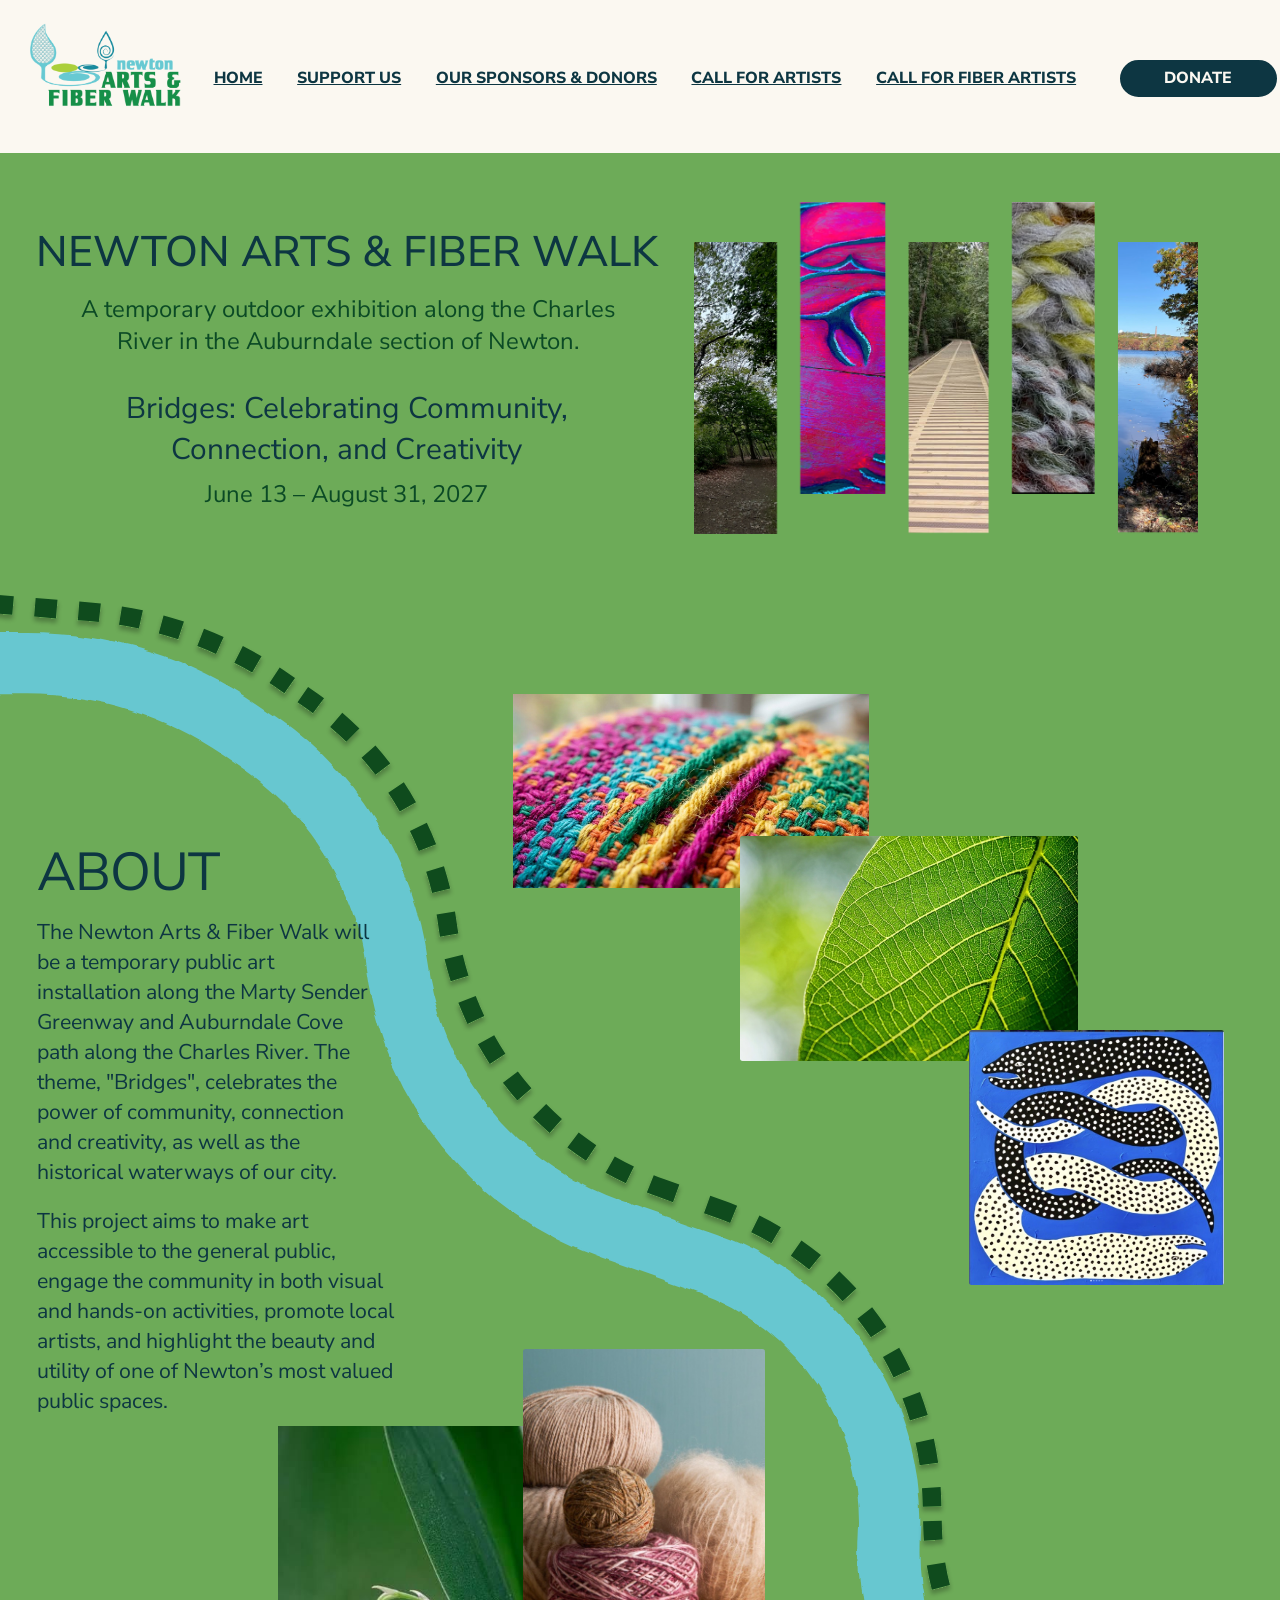
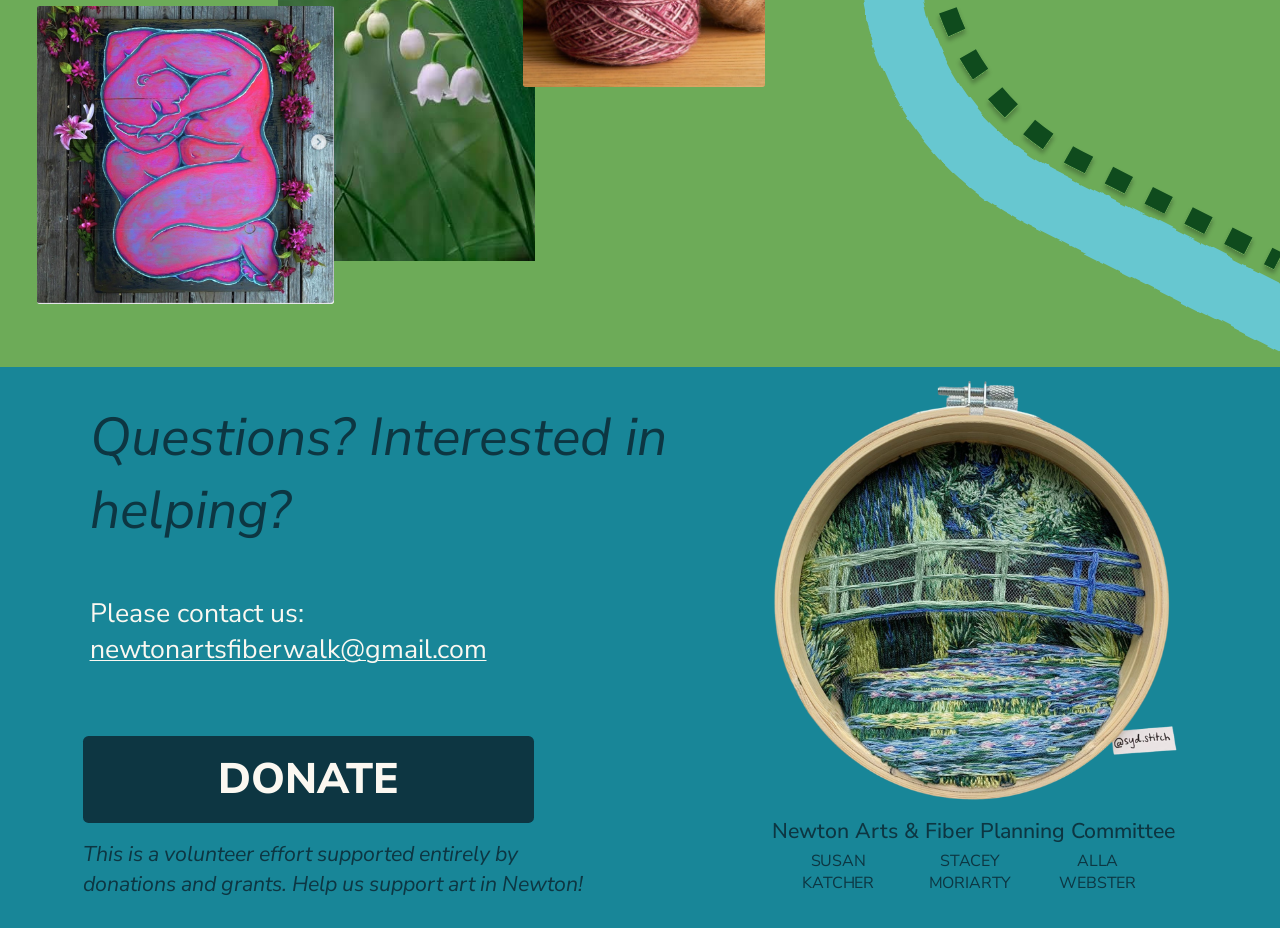
==== commit fe894d46: "Apply Figma updates: Avenir only, new colors, river/path art, two new photos, layout tweaks Co-Autho" ====
--- a/index.html
+++ b/index.html
@@ -12,8 +12,8 @@
 
   <link rel="preconnect" href="https://fonts.googleapis.com">
   <link rel="preconnect" href="https://fonts.gstatic.com" crossorigin>
-  <link href="https://fonts.googleapis.com/css2?family=Brygada+1918:wght@600&family=Instrument+Serif:ital@1&family=Nunito+Sans:wght@400;800&display=swap" rel="stylesheet">
-  <link rel="stylesheet" href="css/style.css">
+  <link href="https://fonts.googleapis.com/css2?family=Nunito+Sans:ital,wght@0,400;0,500;0,800;1,400&display=swap" rel="stylesheet">
+  <link rel="stylesheet" href="css/style.css?v=20261124a">
 </head>
 <body>
   <a class="skip-link" href="#main">Skip to content</a>
@@ -22,6 +22,7 @@
     <div class="canvas">
 
       <header class="site-header">
+        <div class="header-band abs" aria-hidden="true"></div>
         <a class="logo abs" href="index.html" aria-label="Newton Arts and Fiber Walk, home">
           <img src="assets/img/logo.png" width="960" height="545" alt="Newton Arts and Fiber Walk">
         </a>
@@ -45,28 +46,30 @@
 
       <main id="main" style="display: contents">
         <section class="hero" aria-labelledby="hero-title">
-          <h1 class="title abs" id="hero-title">Newton Arts and Fiber Walk</h1>
+          <h1 class="title abs" id="hero-title">NEWTON ARTS &amp; FIBER WALK</h1>
           <p class="intro abs">A temporary outdoor exhibition along the Charles River in the Auburndale section of Newton.</p>
-          <p class="date abs">June 13 &ndash; August 31 2027</p>
-          <p class="tagline abs">Bridges: Celebrating community, connection, and creativity</p>
+          <div class="tagline-group abs">
+            <p class="tagline">Bridges: Celebrating Community, Connection, and Creativity</p>
+            <p class="date">June 13 &ndash; August 31, 2027</p>
+          </div>
           <img class="hero-slats abs" src="assets/img/hero-slats.png" width="1134" height="747" alt="Five photos of the Auburndale trails: a wooded path, a detail of a pink painting, a new boardwalk, chunky gray and green wool, and a view across the water" fetchpriority="high">
         </section>
 
         <section class="story" aria-label="About the exhibition">
           <div class="river-art abs" aria-hidden="true">
-            <img class="river" src="assets/img/river.svg" width="2164" height="1998" alt="">
-            <img class="path" src="assets/img/path.svg" width="2037" height="1935" alt="">
+            <img class="river" src="assets/img/river.svg?v=20261124a" width="2164" height="1998" alt="">
+            <img class="path" src="assets/img/path.svg?v=20261124a" width="2037" height="1935" alt="">
           </div>
           <img class="river-mobile" src="assets/img/river-mobile.svg" width="741" height="2130" alt="" aria-hidden="true">
 
           <h2 class="about abs">ABOUT</h2>
-          <p class="copy copy--1 abs">The Newton Arts &amp; Fiber walk will be a temporary public art installation along the Marty Sender Greenway and Auburndale Cove path along the Charles River. The theme, "Bridges," celebrates the power of community, connection, creativity, as well as the historical waterways of our city.</p>
+          <p class="copy copy--1 abs">The Newton Arts &amp; Fiber Walk will be a temporary public art installation along the Marty Sender Greenway and Auburndale Cove path along the Charles River. The theme, "Bridges", celebrates the power of community, connection and creativity, as well as the historical waterways of our city.</p>
           <p class="copy copy--2 abs">This project aims to make art accessible to the general public, engage the community in both visual and hands-on activities, promote local artists, and highlight the beauty and utility of one of Newton’s most valued public spaces.</p>
 
-          <img class="art art--stitch abs" src="assets/img/stitch.jpg" width="1200" height="675" alt="Close-up of colorful embroidery stitches" loading="lazy">
+          <img class="art art--lily abs" src="assets/img/lily-bells.jpg" width="452" height="596" alt="Lily of the valley bells hanging among broad green leaves" loading="lazy">
           <img class="art art--yarn abs" src="assets/img/yarn.jpg" width="600" height="840" alt="Skeins of cream, tan and pink yarn" loading="lazy">
-          <img class="art art--lily abs" src="assets/img/lily.jpg" width="900" height="1200" alt="Lily of the valley blooming among broad green leaves" loading="lazy">
           <img class="art art--pink abs" src="assets/img/pink-figure.jpg" width="900" height="904" alt="Painting of a curled pink figure framed by flowers on a weathered wood table" loading="lazy">
+          <img class="art art--stitch abs" src="assets/img/stitch-knit.jpg" width="1408" height="768" alt="Close-up of colorful knitted stitches in teal, pink, orange and yellow" loading="lazy">
           <img class="art art--leaves abs" src="assets/img/leaves.jpg" width="1100" height="733" alt="Close-up of a backlit green leaf showing its veins" loading="lazy">
           <img class="art art--snakes abs" src="assets/img/snakes.jpg" width="700" height="700" alt="Painting of a black and a white spotted eel intertwined on a blue background" loading="lazy">
         </section>
@@ -74,7 +77,7 @@
     </div>
 
     <footer class="contact" aria-labelledby="contact-title">
-      <h2 class="contact-title abs" id="contact-title">Questions? Interested in Helping?</h2>
+      <h2 class="contact-title abs" id="contact-title">Questions? Interested in helping?</h2>
       <p class="contact-info abs">Please contact us:<br><a href="mailto:newtonartsfiberwalk@gmail.com">newtonartsfiberwalk@gmail.com</a></p>
       <p class="volunteer abs">This is a volunteer effort supported entirely by donations and grants. Help us support art in Newton!</p>
       <a class="btn-donate abs" href="https://www.paypal.com/ncp/payment/EUKH9AJTEJMZL" target="_blank" rel="noopener">DONATE</a>
@@ -91,6 +94,6 @@
     </footer>
   </div>
 
-  <script src="js/main.js"></script>
+  <script src="js/main.js?v=20261124a"></script>
 </body>
 </html>
--- a/css/style.css
+++ b/css/style.css
@@ -2,14 +2,6 @@
    Desktop is built from the 1920px Figma frame. Every position and size is
    written in design pixels multiplied by --u (= 1/1920 of the page width), so
    the layout scales fluidly. Below 860px it switches to a stacked mobile layout. */
-
-@font-face {
-  font-family: "Lastik";
-  src: url("../assets/fonts/Lastik.otf") format("opentype");
-  font-weight: 400;
-  font-style: normal;
-  font-display: swap;
-}
 
 /* Avenir is licensed, so it is used where the visitor's device already has it
    (Apple devices). Everyone else gets Nunito Sans from Google Fonts. */
@@ -21,23 +13,32 @@
 }
 @font-face {
   font-family: "Avenir UI";
+  src: local("Avenir-Medium"), local("Avenir Medium");
+  font-weight: 500;
+  font-style: normal;
+}
+@font-face {
+  font-family: "Avenir UI";
   src: local("Avenir-Heavy"), local("Avenir Heavy");
   font-weight: 800;
   font-style: normal;
 }
+@font-face {
+  font-family: "Avenir UI";
+  src: local("Avenir-Oblique"), local("Avenir Oblique");
+  font-weight: 400;
+  font-style: italic;
+}
 
 :root {
   --cream: #fbf8f1;
   --navy: #0d3642;
-  --green: #748d6b;
-  --green-dark: #323d2f;
-  --green-ink: #252c22;
-  --leaf: #2c7a0f;
+  --grass: #6dab58;
+  --teal: #188698;
+  --forest: #0b4a25;
+  --leaf: #0f4b1d;
 
   --font-ui: "Avenir UI", "Nunito Sans", "Avenir Next", "Helvetica Neue", Arial, sans-serif;
-  --font-serif: "Instrument Serif", Georgia, serif;
-  --font-date: "Brygada 1918", Georgia, serif;
-  --font-body: "Lastik", Georgia, serif;
 }
 
 *,
@@ -54,7 +55,7 @@
   margin: 0;
   background: var(--cream);
   color: var(--navy);
-  font-family: var(--font-body);
+  font-family: var(--font-ui);
   -webkit-font-smoothing: antialiased;
 }
 
@@ -117,6 +118,10 @@
 .canvas {
   height: calc(2949.78 * var(--u));
   overflow: hidden;
+  background: var(--grass);
+}
+.canvas--sub {
+  background: var(--cream);
 }
 
 .abs {
@@ -131,6 +136,14 @@
 }
 
 /* ---------- Header ---------- */
+
+.header-band {
+  left: 0;
+  top: 0;
+  width: 100%;
+  height: calc(229.49 * var(--u));
+  background: var(--cream);
+}
 
 .logo {
   left: calc(39.36 * var(--u));
@@ -210,45 +223,46 @@
 
 .title,
 .intro,
-.date,
+.tagline,
+.date {
+  text-align: center;
+  line-height: normal;
+}
+
+.title {
+  left: calc(39.36 * var(--u));
+  top: calc(334.51 * var(--u));
+  width: calc(961.23 * var(--u));
+  font-weight: 500;
+  font-size: calc(64 * var(--u));
+}
+
+.intro {
+  left: calc(109 * var(--u));
+  top: calc(438.97 * var(--u));
+  width: calc(827.01 * var(--u));
+  color: var(--forest);
+  font-size: calc(35.85 * var(--u));
+}
+
+.tagline-group {
+  left: calc(192.79 * var(--u));
+  top: calc(581.4 * var(--u));
+  width: calc(654.37 * var(--u));
+  display: flex;
+  flex-direction: column;
+  align-items: center;
+  gap: calc(12.32 * var(--u));
+}
 .tagline {
-  text-align: center;
-  line-height: normal;
-}
-
-.title {
-  left: calc(81.84 * var(--u));
-  top: calc(258.56 * var(--u));
-  width: calc(878.16 * var(--u));
-  font-family: var(--font-serif);
-  font-style: italic;
-  font-weight: 400;
-  font-size: calc(88 * var(--u));
-}
-
-.intro {
-  left: calc(151.8 * var(--u));
-  top: calc(369.27 * var(--u));
-  width: calc(738.24 * var(--u));
-  font-size: calc(32 * var(--u));
-}
-
+  flex: none;
+  width: calc(867.07 * var(--u));
+  font-size: calc(44.81 * var(--u));
+}
 .date {
-  left: calc(81.84 * var(--u));
-  top: calc(510.54 * var(--u));
-  width: calc(878.16 * var(--u));
-  font-family: var(--font-date);
-  font-weight: 600;
-  font-size: calc(32 * var(--u));
-}
-
-.tagline {
-  left: calc(177.88 * var(--u));
-  top: calc(594.37 * var(--u));
-  width: calc(686.08 * var(--u));
-  font-family: var(--font-serif);
-  font-style: italic;
-  font-size: calc(56 * var(--u));
+  width: 100%;
+  color: var(--forest);
+  font-size: calc(35.85 * var(--u));
 }
 
 .hero-slats {
@@ -262,7 +276,7 @@
 
 .river-art {
   left: calc(-181.44 * var(--u));
-  top: calc(881.66 * var(--u));
+  top: calc(886.03 * var(--u));
   width: calc(2164.1 * var(--u));
   height: calc(2060 * var(--u));
   pointer-events: none;
@@ -273,14 +287,14 @@
 }
 .river-art .river {
   left: 0;
-  top: calc(62.41 * var(--u));
+  top: calc(58.04 * var(--u));
   width: calc(2164.02 * var(--u));
 }
 .river-art .path {
-  left: calc(75.74 * var(--u));
+  left: calc(111.64 * var(--u));
   top: 0;
-  width: calc(2036.8 * var(--u));
-  height: calc(1935.2 * var(--u));
+  width: calc(2000.99 * var(--u));
+  height: calc(1930.86 * var(--u));
 }
 
 /* Single combined river + path drawing, only used on mobile (see media query) */
@@ -291,19 +305,11 @@
 .about {
   left: calc(55.95 * var(--u));
   top: calc(1253.42 * var(--u));
-  font-family: var(--font-ui);
   font-weight: 400;
   font-size: calc(80 * var(--u));
   letter-spacing: calc(-1.6 * var(--u));
   line-height: normal;
   white-space: nowrap;
-}
-
-/* Cream outline keeps the About text legible where it crosses the river */
-.about,
-.copy {
-  -webkit-text-stroke: 6px var(--cream);
-  paint-order: stroke fill;
 }
 
 .copy {
@@ -314,9 +320,10 @@
 }
 .copy--1 {
   top: calc(1375.83 * var(--u));
+  width: calc(513.59 * var(--u));
 }
 .copy--2 {
-  top: calc(1779 * var(--u));
+  top: calc(1808.77 * var(--u));
 }
 
 /* DOM order below is the stacking order (back to front) */
@@ -325,10 +332,11 @@
   object-fit: cover;
 }
 .art--stitch {
-  left: calc(773.26 * var(--u));
-  top: calc(1036.44 * var(--u));
-  width: calc(513.6 * var(--u));
-  height: calc(288.9 * var(--u));
+  left: calc(769.88 * var(--u));
+  top: calc(1041.7 * var(--u));
+  width: calc(532.89 * var(--u));
+  height: calc(290.67 * var(--u));
+  border-radius: 0;
 }
 .art--yarn {
   left: calc(784.8 * var(--u));
@@ -337,11 +345,12 @@
   height: calc(507.16 * var(--u));
 }
 .art--lily {
-  left: calc(433.81 * var(--u));
-  top: calc(2104.77 * var(--u));
-  width: calc(385.06 * var(--u));
-  height: calc(651.24 * var(--u));
+  left: calc(416.35 * var(--u));
+  top: calc(2139.39 * var(--u));
+  width: calc(386.27 * var(--u));
+  height: calc(652.01 * var(--u));
   border-radius: 0;
+  object-position: 16.6% 50%;
 }
 .art--pink {
   left: calc(55.95 * var(--u));
@@ -366,62 +375,60 @@
 
 .contact {
   height: calc(842.83 * var(--u));
-  background: var(--green);
+  background: var(--teal);
 }
 
 .contact-title {
   left: calc(134.29 * var(--u));
   top: calc(51.15 * var(--u));
-  width: calc(904.06 * var(--u));
-  color: var(--green-dark);
-  font-family: var(--font-serif);
+  width: calc(950.39 * var(--u));
+  color: var(--navy);
   font-style: italic;
   font-weight: 400;
-  font-size: calc(120 * var(--u));
+  font-size: calc(80 * var(--u));
   line-height: normal;
 }
 
 .contact-info {
   left: calc(134.29 * var(--u));
-  top: calc(372.52 * var(--u));
-  width: calc(994.69 * var(--u));
+  top: calc(343.36 * var(--u));
+  width: calc(854.02 * var(--u));
   color: var(--cream);
-  font-size: calc(48 * var(--u));
+  font-size: calc(40 * var(--u));
   line-height: normal;
 }
 .contact-info a {
-  text-decoration: none;
-  background: linear-gradient(currentColor, currentColor) 0 100% / 0 0.05em no-repeat;
-  transition: background-size 0.25s ease;
+  text-decoration: underline;
+  text-underline-position: from-font;
+  text-decoration-thickness: from-font;
+  transition: text-underline-offset 0.2s ease;
 }
 .contact-info a:hover,
 .contact-info a:focus-visible {
-  background-size: 100% 0.05em;
+  text-underline-offset: 0.14em;
 }
 
 .volunteer {
-  left: calc(134.29 * var(--u));
-  top: calc(524.08 * var(--u));
+  left: calc(124.34 * var(--u));
+  top: calc(708.07 * var(--u));
   width: calc(776.26 * var(--u));
-  color: var(--green-dark);
-  font-family: var(--font-serif);
+  color: var(--navy);
   font-style: italic;
-  font-size: calc(40 * var(--u));
+  font-size: calc(32 * var(--u));
   line-height: normal;
 }
 
 .btn-donate {
-  left: calc(134.29 * var(--u));
-  top: calc(659.02 * var(--u));
+  left: calc(124.34 * var(--u));
+  top: calc(553.7 * var(--u));
   width: calc(675.94 * var(--u));
   height: calc(131.05 * var(--u));
   display: flex;
   align-items: center;
   justify-content: center;
   border-radius: calc(8.36 * var(--u));
-  background: var(--green-dark);
+  background: var(--navy);
   color: var(--cream);
-  font-family: var(--font-ui);
   font-weight: 800;
   font-size: calc(64 * var(--u));
   line-height: normal;
@@ -430,7 +437,7 @@
 }
 .btn-donate:hover {
   background: var(--cream);
-  color: var(--green-dark);
+  color: var(--navy);
 }
 .btn-donate:active {
   transform: translateY(2px);
@@ -445,25 +452,23 @@
 }
 
 .credits {
-  left: calc(1138.62 * var(--u));
-  top: calc(676.07 * var(--u));
-  width: calc(647.09 * var(--u));
-  text-align: center;
+  left: calc(1158.67 * var(--u));
+  top: calc(674.07 * var(--u));
+  color: var(--navy);
 }
 .committee {
-  color: var(--green-ink);
-  font-family: var(--font-serif);
-  font-style: italic;
-  font-weight: 400;
+  font-weight: 500;
   font-size: calc(32 * var(--u));
-  line-height: 1.3125;
+  line-height: normal;
   white-space: nowrap;
 }
 .names {
   display: flex;
-  justify-content: center;
+  align-items: center;
   gap: calc(32.87 * var(--u));
-  font-family: var(--font-ui);
+  width: calc(567 * var(--u));
+  height: calc(78 * var(--u));
+  margin-left: calc(20 * var(--u));
   font-weight: 400;
   font-size: calc(24 * var(--u));
   letter-spacing: calc(-0.24 * var(--u));
@@ -502,7 +507,6 @@
   letter-spacing: 0.04em;
 }
 .soon h1 {
-  font-family: var(--font-serif);
   font-style: italic;
   font-weight: 400;
   font-size: calc(300 * var(--u));
@@ -554,6 +558,10 @@
     align-items: center;
     gap: 12px;
     padding: 14px 20px;
+    background: var(--cream);
+  }
+  .header-band {
+    display: none;
   }
   .logo {
     width: 112px;
@@ -632,8 +640,8 @@
   .title {
     order: 1;
     width: auto;
-    font-size: clamp(36px, 10.26vw, 88px);
-    line-height: 1.167;
+    font-size: clamp(30px, 9vw, 64px);
+    line-height: 1.2;
     text-wrap: balance;
   }
   .intro {
@@ -644,20 +652,21 @@
     font-size: clamp(16px, 4.1vw, 28px);
     line-height: 1.58;
   }
+  .tagline-group {
+    order: 3;
+    display: block;
+    width: auto;
+    margin-top: 18px;
+  }
   .tagline {
-    order: 3;
-    width: auto;
-    margin-top: 18px;
-    font-size: clamp(26px, 7.2vw, 48px);
-    line-height: 1.1;
+    width: auto;
+    font-size: clamp(22px, 5.8vw, 38px);
+    line-height: 1.2;
     text-wrap: balance;
   }
   .date {
-    order: 4;
     width: auto;
     margin-top: 8px;
-    font-family: var(--font-body);
-    font-weight: 400;
     font-size: clamp(18px, 4.8vw, 26px);
   }
   .hero-slats {
@@ -724,6 +733,7 @@
     border-radius: 4px;
   }
   .art--stitch {
+    border-radius: 0;
     order: 3;
     align-self: flex-start;
     width: calc(200 * var(--k));
@@ -743,7 +753,8 @@
     width: calc(196 * var(--k));
     aspect-ratio: 1;
   }
-  .art--yarn {
+  .story > .art--yarn {
+    z-index: 0;
     order: 7;
     align-self: flex-end;
     width: calc(168 * var(--k));
@@ -775,7 +786,7 @@
   .contact-title {
     order: 0;
     width: auto;
-    font-size: clamp(56px, 18vw, 120px);
+    font-size: clamp(40px, 12.5vw, 80px);
     line-height: 1.02;
   }
   .contact-info {
@@ -789,7 +800,7 @@
     order: 2;
     width: auto;
     margin-top: 24px;
-    font-size: clamp(26px, 7vw, 38px);
+    font-size: clamp(22px, 5.8vw, 32px);
     line-height: 1.15;
   }
   .btn-donate {
@@ -813,12 +824,17 @@
     order: 5;
     width: auto;
     margin-top: 16px;
+    text-align: center;
   }
   .committee {
     font-size: clamp(22px, 6vw, 32px);
     white-space: normal;
   }
   .names {
+    justify-content: center;
+    width: auto;
+    height: auto;
+    margin-left: 0;
     gap: 16px;
     margin-top: 10px;
     font-size: clamp(18px, 5.2vw, 24px);
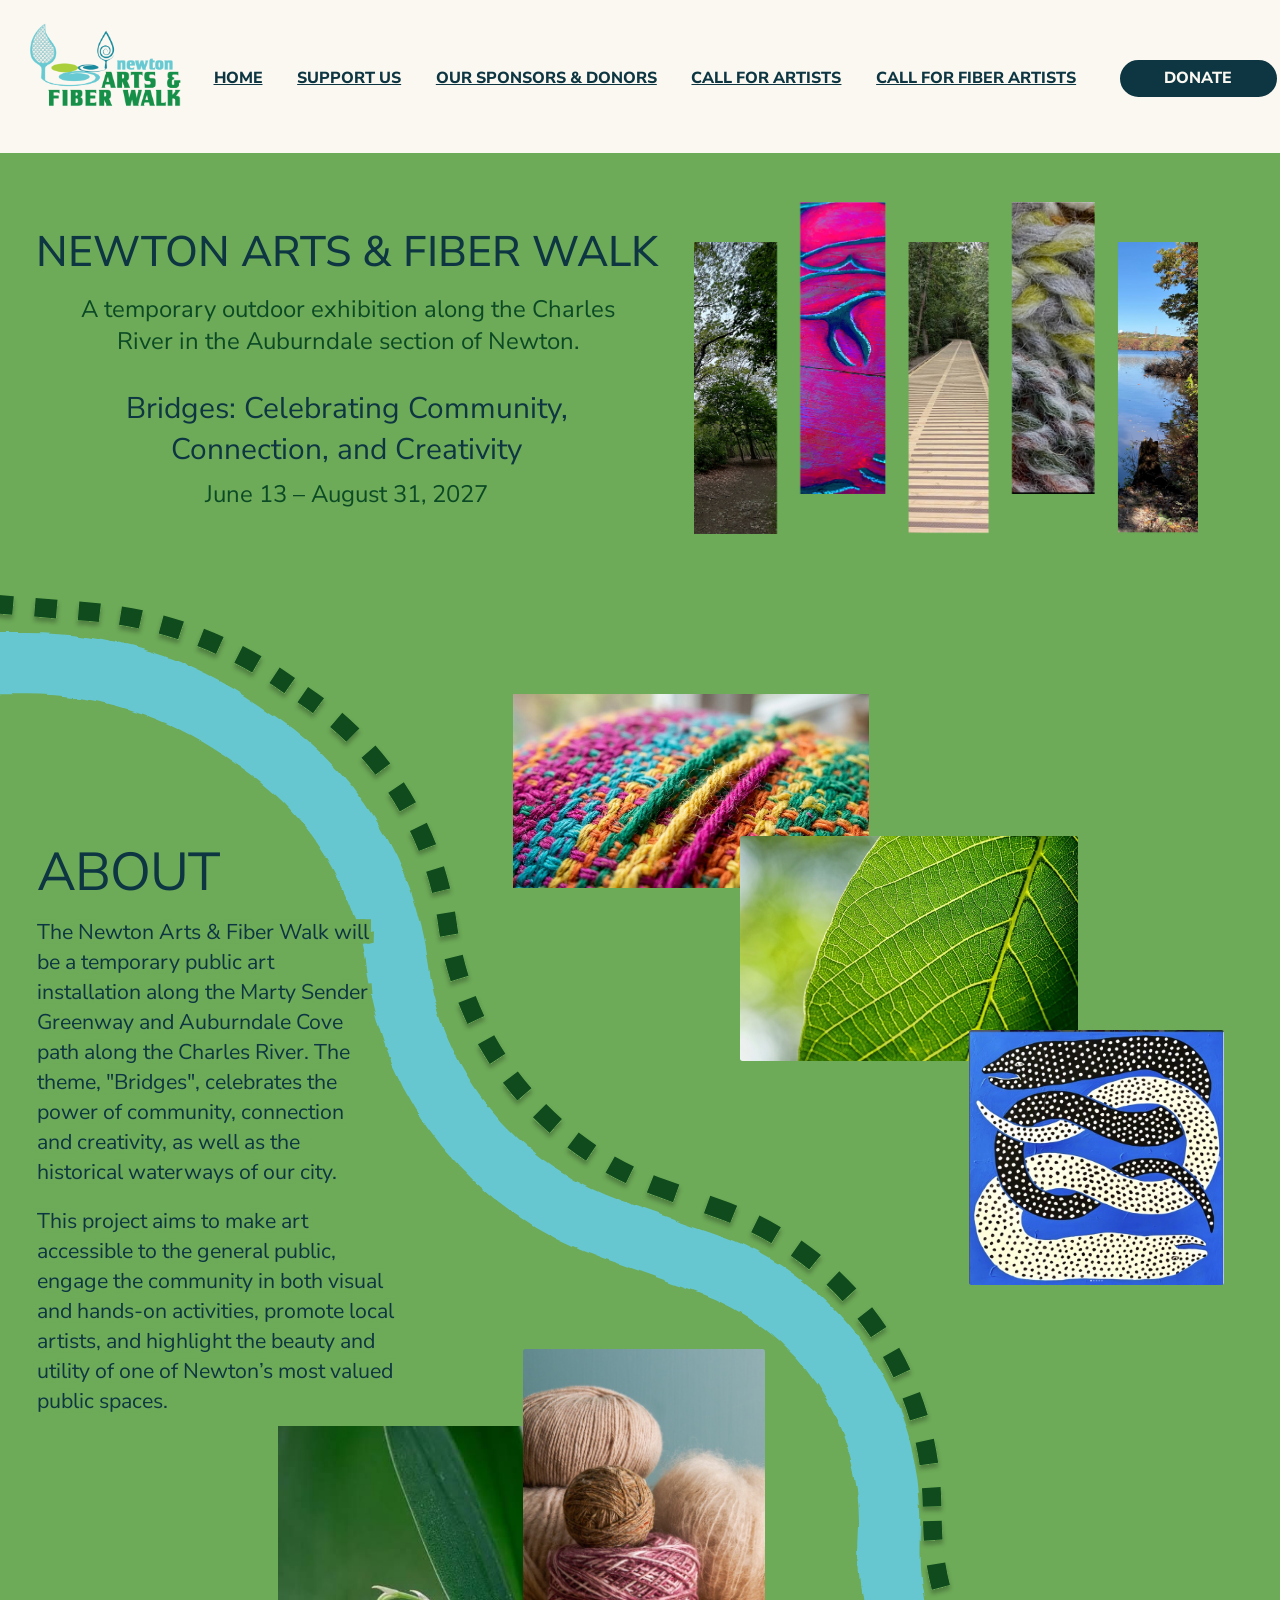
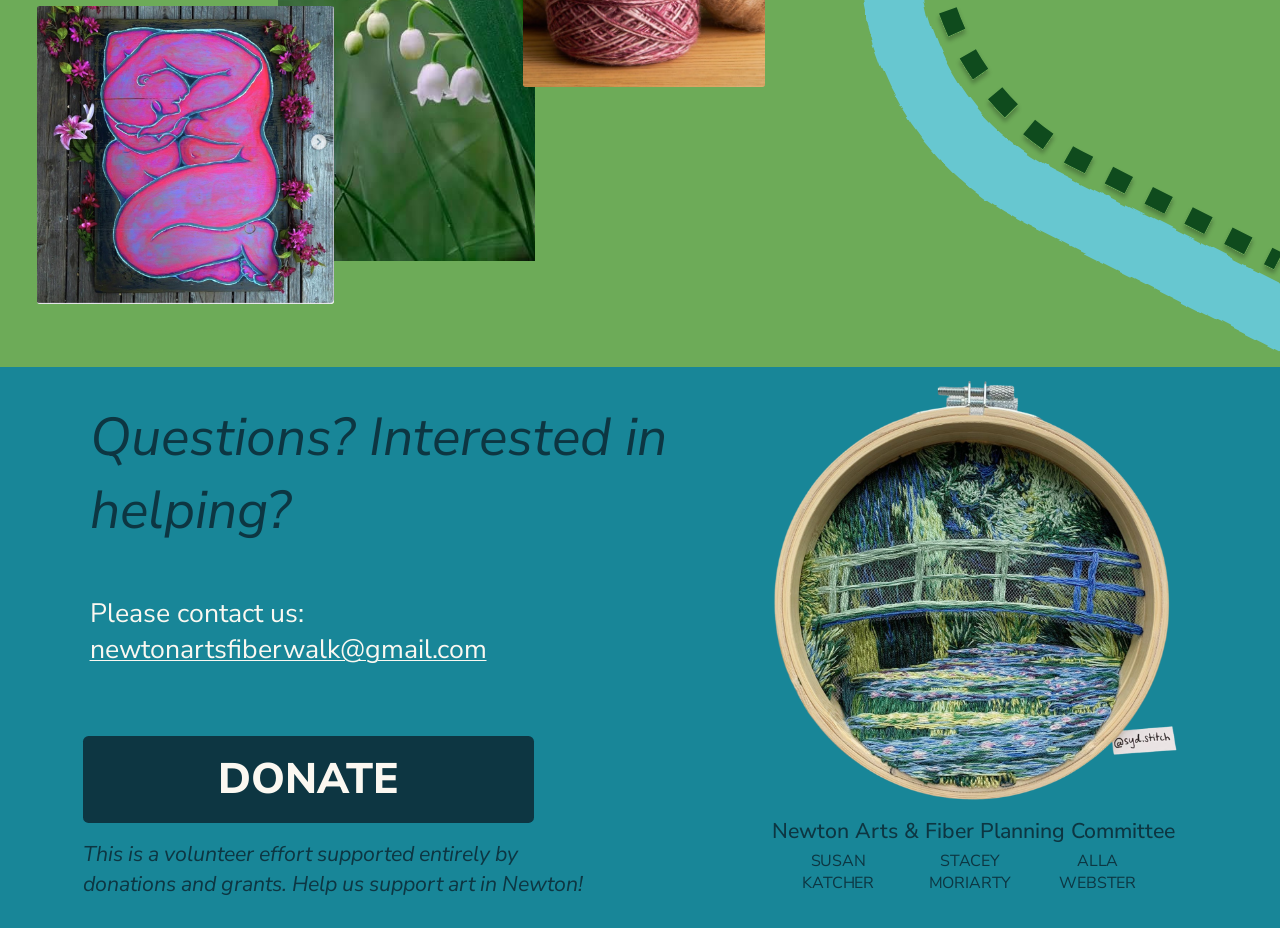
==== commit a21e71f6: "Restore green outside stroke on About paragraphs (7px, page green, per Figma) Co-Authored-By: Claude" ====
--- a/index.html
+++ b/index.html
@@ -13,7 +13,7 @@
   <link rel="preconnect" href="https://fonts.googleapis.com">
   <link rel="preconnect" href="https://fonts.gstatic.com" crossorigin>
   <link href="https://fonts.googleapis.com/css2?family=Nunito+Sans:ital,wght@0,400;0,500;0,800;1,400&display=swap" rel="stylesheet">
-  <link rel="stylesheet" href="css/style.css?v=20261124a">
+  <link rel="stylesheet" href="css/style.css?v=20261124b">
 </head>
 <body>
   <a class="skip-link" href="#main">Skip to content</a>
@@ -57,8 +57,8 @@
 
         <section class="story" aria-label="About the exhibition">
           <div class="river-art abs" aria-hidden="true">
-            <img class="river" src="assets/img/river.svg?v=20261124a" width="2164" height="1998" alt="">
-            <img class="path" src="assets/img/path.svg?v=20261124a" width="2037" height="1935" alt="">
+            <img class="river" src="assets/img/river.svg?v=20261124b" width="2164" height="1998" alt="">
+            <img class="path" src="assets/img/path.svg?v=20261124b" width="2037" height="1935" alt="">
           </div>
           <img class="river-mobile" src="assets/img/river-mobile.svg" width="741" height="2130" alt="" aria-hidden="true">
 
@@ -94,6 +94,6 @@
     </footer>
   </div>
 
-  <script src="js/main.js?v=20261124a"></script>
+  <script src="js/main.js?v=20261124b"></script>
 </body>
 </html>
--- a/css/style.css
+++ b/css/style.css
@@ -317,6 +317,11 @@
   width: calc(536.22 * var(--u));
   font-size: calc(32 * var(--u));
   line-height: normal;
+  /* Figma: 7px outside stroke in the page green. CSS strokes are centered, so
+     double it and paint the fill on top to leave 7px showing outside. */
+  -webkit-text-stroke: calc(14 * var(--u)) var(--grass);
+  paint-order: stroke fill;
+  stroke-linejoin: round;
 }
 .copy--1 {
   top: calc(1375.83 * var(--u));
@@ -716,6 +721,7 @@
     line-height: 1.2;
   }
   .copy {
+    -webkit-text-stroke-width: 8px;
     width: auto;
     font-size: clamp(20px, 5.13vw, 30px);
     line-height: 1.35;
